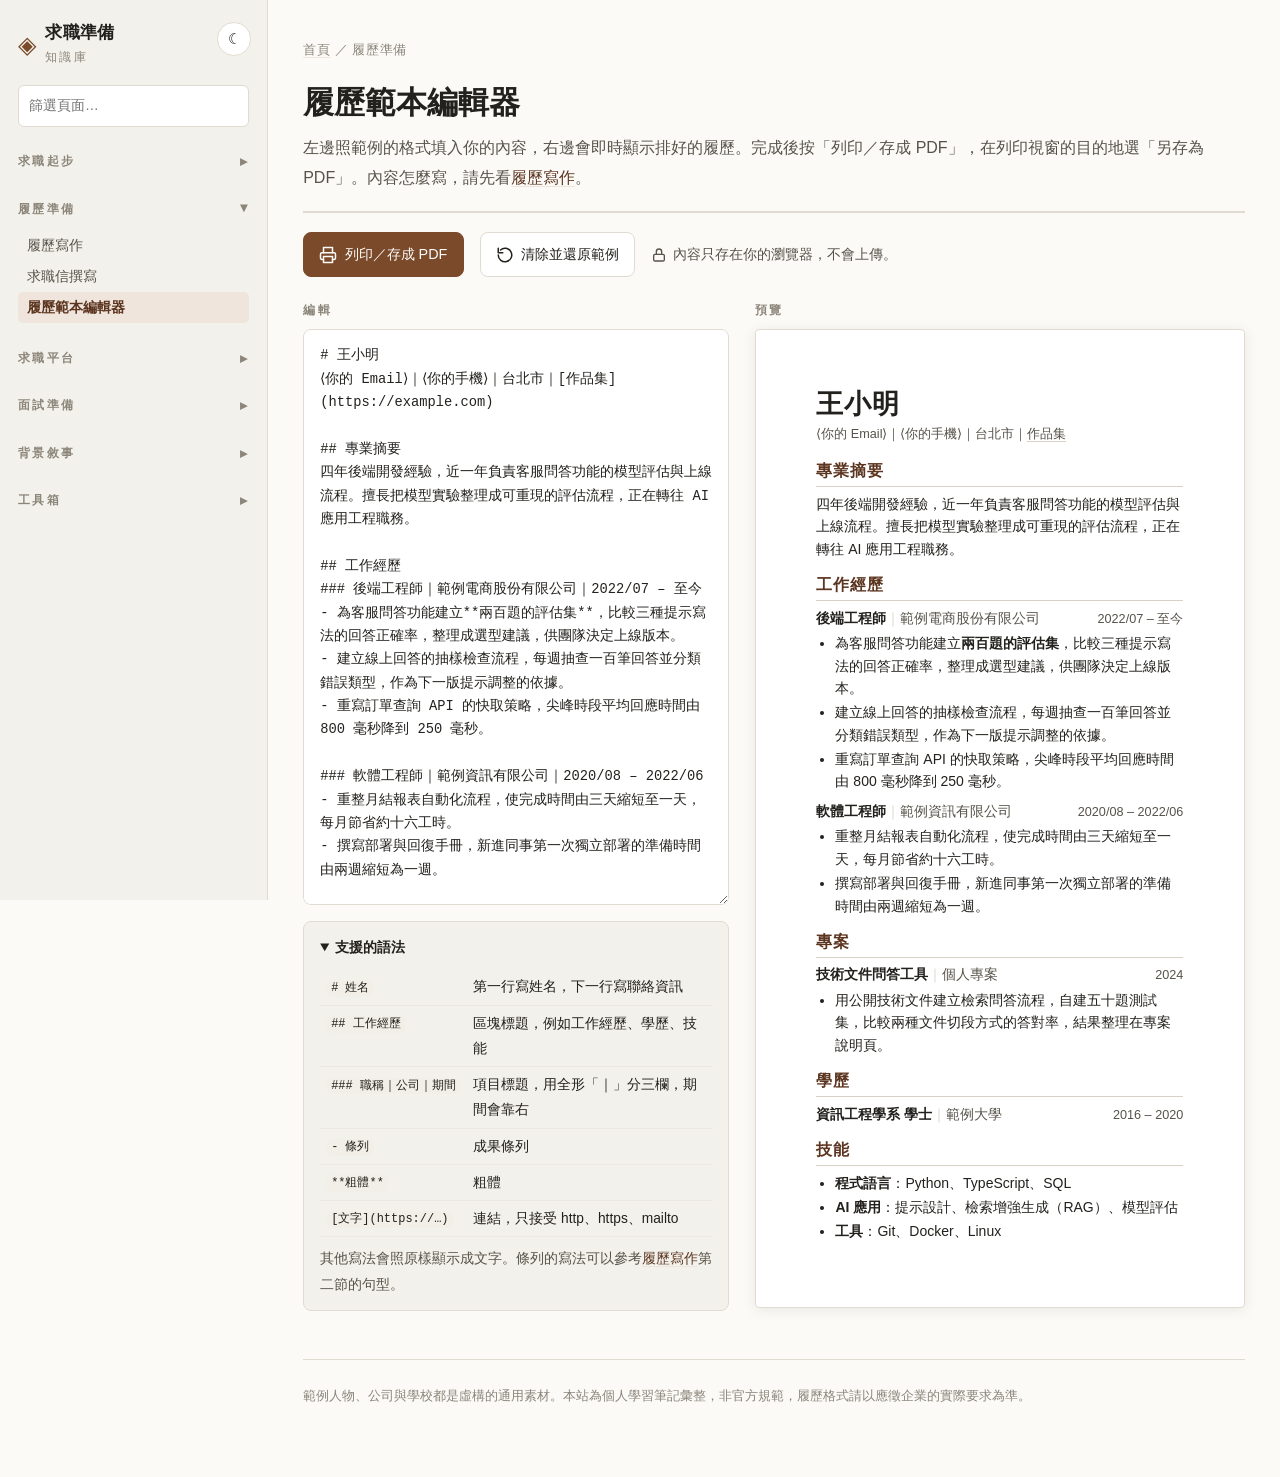
==== resume-builder.html @ d462a7f9 "重新產生 pages、index.html 與工具頁導覽列 Co-Authored-By: Claude Opus 5.5 <noreply@anthropic.com> Claude-Session" ====
<!DOCTYPE html>
<html lang="zh-Hant">
<head>
<meta charset="utf-8">
<meta name="viewport" content="width=device-width, initial-scale=1">
<title>履歷範本編輯器｜求職與面試準備知識庫</title>
<meta name="description" content="左邊填內容、右邊即時預覽，用瀏覽器存成一頁 A4 PDF。內容只存在你的瀏覽器。">
<link rel="icon" href="data:image/svg+xml,<svg xmlns=%22http://www.w3.org/2000/svg%22 viewBox=%220 0 100 100%22><text y=%22.9em%22 font-size=%2290%22>&#128188;</text></svg>">
<link rel="stylesheet" href="assets/style.css">
<link rel="stylesheet" href="assets/resume-builder.css">
</head>
<body class="rb-page">
<a class="skip" href="#main">跳到主要內容</a>
<button class="navtoggle" id="navtoggle" aria-label="開啟導覽">☰</button>
<!-- NAV:START（由 build.py 產生，不要手動編輯） -->
<nav class="sidenav" id="sidenav" aria-label="全站導覽">
<a class="brand" href="index.html"><span class="brand-mark">◈</span><span class="brand-text">求職準備<br><small>知識庫</small></span></a>
<div class="navsearch"><input type="search" id="navfilter" placeholder="篩選頁面…" aria-label="篩選頁面"></div>
<div class="navsec"><h2>求職起步</h2><ul>
<li><a href="pages/getting-started.html" data-title="求職起步總覽" data-slug="getting-started" data-updated="1790261547">求職起步總覽</a></li>
</ul></div>
<div class="navsec"><h2>履歷準備</h2><ul>
<li><a href="pages/resume-writing.html" data-title="履歷寫作" data-slug="resume-writing" data-updated="1790346946">履歷寫作</a></li>
<li><a href="pages/cover-letter.html" data-title="求職信撰寫" data-slug="cover-letter" data-updated="1790225473">求職信撰寫</a></li>
<li class="active"><a href="resume-builder.html" data-title="履歷範本編輯器">履歷範本編輯器</a></li>
</ul></div>
<div class="navsec"><h2>求職平台</h2><ul>
<li><a href="pages/platforms.html" data-title="求職平台攻略" data-slug="platforms" data-updated="1788583110">求職平台攻略</a></li>
</ul></div>
<div class="navsec"><h2>面試準備</h2><ul>
<li><a href="pages/interview-prep.html" data-title="面試準備" data-slug="interview-prep" data-updated="1790261547">面試準備</a></li>
</ul></div>
<div class="navsec"><h2>背景敘事</h2><ul>
<li><a href="pages/cross-domain-narrative.html" data-title="跨領域背景敘事技巧" data-slug="cross-domain-narrative" data-updated="1790261531">跨領域背景敘事技巧</a></li>
</ul></div>
<div class="navsec"><h2>工具箱</h2><ul>
<li><a href="pages/toolbox.html" data-title="工具箱" data-slug="toolbox" data-updated="1790261531">工具箱</a></li>
</ul></div>
</nav>
<!-- NAV:END -->
<div class="rb-wrap">
<main id="main">

<div class="rb-intro">
<p class="crumb"><a href="index.html">首頁</a> ／ 履歷準備</p>
<h1>履歷範本編輯器</h1>
<p class="lede">左邊照範例的格式填入你的內容，右邊會即時顯示排好的履歷。完成後按「列印／存成 PDF」，在列印視窗的目的地選「另存為 PDF」。內容怎麼寫，請先看<a href="pages/resume-writing.html">履歷寫作</a>。</p>
</div>

<div class="rb-toolbar">
<button type="button" class="rb-btn rb-btn-primary" id="rb-print">
<svg aria-hidden="true" viewBox="0 0 24 24" width="18" height="18" fill="none" stroke="currentColor" stroke-width="2" stroke-linecap="round" stroke-linejoin="round"><path d="M6 9V2h12v7"/><path d="M6 18H4a2 2 0 0 1-2-2v-5a2 2 0 0 1 2-2h16a2 2 0 0 1 2 2v5a2 2 0 0 1-2 2h-2"/><rect x="6" y="14" width="12" height="8"/></svg>
列印／存成 PDF</button>
<button type="button" class="rb-btn" id="rb-reset">
<svg aria-hidden="true" viewBox="0 0 24 24" width="18" height="18" fill="none" stroke="currentColor" stroke-width="2" stroke-linecap="round" stroke-linejoin="round"><path d="M3 12a9 9 0 1 0 3-6.7"/><path d="M3 3v6h6"/></svg>
清除並還原範例</button>
<p class="rb-privacy">
<svg aria-hidden="true" viewBox="0 0 24 24" width="16" height="16" fill="none" stroke="currentColor" stroke-width="2" stroke-linecap="round" stroke-linejoin="round"><rect x="4" y="11" width="16" height="10" rx="2"/><path d="M8 11V7a4 4 0 0 1 8 0v4"/></svg>
內容只存在你的瀏覽器，不會上傳。<span id="rb-status" role="status"></span></p>
</div>

<div class="rb-grid">
<section class="rb-editor" aria-labelledby="rb-editor-title">
<h2 id="rb-editor-title">編輯</h2>
<label class="rb-sr" for="rb-input">履歷內容</label>
<textarea id="rb-input" spellcheck="false" autocomplete="off">
# 王小明
⟨你的 Email⟩｜⟨你的手機⟩｜台北市｜[作品集](https://example.com)

## 專業摘要
四年後端開發經驗，近一年負責客服問答功能的模型評估與上線流程。擅長把模型實驗整理成可重現的評估流程，正在轉往 AI 應用工程職務。

## 工作經歷
### 後端工程師｜範例電商股份有限公司｜2022/07 – 至今
- 為客服問答功能建立**兩百題的評估集**，比較三種提示寫法的回答正確率，整理成選型建議，供團隊決定上線版本。
- 建立線上回答的抽樣檢查流程，每週抽查一百筆回答並分類錯誤類型，作為下一版提示調整的依據。
- 重寫訂單查詢 API 的快取策略，尖峰時段平均回應時間由 800 毫秒降到 250 毫秒。

### 軟體工程師｜範例資訊有限公司｜2020/08 – 2022/06
- 重整月結報表自動化流程，使完成時間由三天縮短至一天，每月節省約十六工時。
- 撰寫部署與回復手冊，新進同事第一次獨立部署的準備時間由兩週縮短為一週。

## 專案
### 技術文件問答工具｜個人專案｜2024
- 用公開技術文件建立檢索問答流程，自建五十題測試集，比較兩種文件切段方式的答對率，結果整理在專案說明頁。

## 學歷
### 資訊工程學系 學士｜範例大學｜2016 – 2020

## 技能
- **程式語言**：Python、TypeScript、SQL
- **AI 應用**：提示設計、檢索增強生成（RAG）、模型評估
- **工具**：Git、Docker、Linux
</textarea>
<details class="rb-help" open>
<summary>支援的語法</summary>
<table>
<tbody>
<tr><td><code># 姓名</code></td><td>第一行寫姓名，下一行寫聯絡資訊</td></tr>
<tr><td><code>## 工作經歷</code></td><td>區塊標題，例如工作經歷、學歷、技能</td></tr>
<tr><td><code>### 職稱｜公司｜期間</code></td><td>項目標題，用全形「｜」分三欄，期間會靠右</td></tr>
<tr><td><code>- 條列</code></td><td>成果條列</td></tr>
<tr><td><code>**粗體**</code></td><td>粗體</td></tr>
<tr><td><code>[文字](https://…)</code></td><td>連結，只接受 http、https、mailto</td></tr>
</tbody>
</table>
<p>其他寫法會照原樣顯示成文字。條列的寫法可以參考<a href="pages/resume-writing.html">履歷寫作</a>第二節的句型。</p>
</details>
</section>

<section class="rb-preview" aria-labelledby="rb-preview-title">
<h2 id="rb-preview-title">預覽</h2>
<div class="rb-paper" id="rb-output" aria-live="polite"></div>
</section>
</div>

<footer class="foot">
<p>範例人物、公司與學校都是虛構的通用素材。本站為個人學習筆記彙整，非官方規範，履歷格式請以應徵企業的實際要求為準。</p>
</footer>

</main>
</div>
<script src="assets/site.js"></script>
<script src="assets/resume-builder.js"></script>
</body>
</html>
---- assets/style.css ----
/* 求職與面試準備知識庫 —— 共用樣式 */

:root {
  --bg: #fbfaf7;
  --bg-soft: #f3f1eb;
  --panel: #ffffff;
  --ink: #23211d;
  --ink-soft: #57534a;
  --ink-faint: #8b857a;
  --rule: #e0dbd0;
  --rule-soft: #ece8df;
  --accent: #7a4a2b;
  --accent-soft: #f0e5dc;
  --accent-ink: #5c3520;
  --mark: #f6e7a8;
  --warn-bg: #fdf3e7;
  --warn-rule: #d9a45b;
  --ok-bg: #eef5ec;
  --ok-rule: #7fa06f;
  --code-bg: #f2efe8;
  --nav-w: 268px;
  --toc-w: 220px;
  --serif: "Noto Serif TC", "Source Han Serif TC", "PingFang TC", "Songti TC", Georgia, serif;
  --sans: "Noto Sans TC", "PingFang TC", "Microsoft JhengHei", "Helvetica Neue", Arial, sans-serif;
  --mono: "JetBrains Mono", "SF Mono", Menlo, Consolas, "Courier New", monospace;
}

@media (prefers-color-scheme: dark) {
  :root:not([data-theme="light"]) {
    --bg: #161513;
    --bg-soft: #1e1d1a;
    --panel: #1c1b18;
    --ink: #e8e4dc;
    --ink-soft: #b3ada1;
    --ink-faint: #857f74;
    --rule: #34322d;
    --rule-soft: #2a2926;
    --accent: #d9a173;
    --accent-soft: #2e2620;
    --accent-ink: #e8bd94;
    --mark: #5a4c1e;
    --warn-bg: #2c231a;
    --warn-rule: #a8763a;
    --ok-bg: #1e2a1e;
    --ok-rule: #5f7a52;
    --code-bg: #232220;
  }
}

:root[data-theme="dark"] {
  --bg: #161513; --bg-soft: #1e1d1a; --panel: #1c1b18;
  --ink: #e8e4dc; --ink-soft: #b3ada1; --ink-faint: #857f74;
  --rule: #34322d; --rule-soft: #2a2926;
  --accent: #d9a173; --accent-soft: #2e2620; --accent-ink: #e8bd94;
  --mark: #5a4c1e; --warn-bg: #2c231a; --warn-rule: #a8763a;
  --ok-bg: #1e2a1e; --ok-rule: #5f7a52; --code-bg: #232220;
}

* { box-sizing: border-box; }

html { scroll-behavior: smooth; scroll-padding-top: 1.5rem; }

body {
  margin: 0;
  padding-left: var(--nav-w);
  background: var(--bg);
  color: var(--ink);
  font-family: var(--sans);
  font-size: 16px;
  line-height: 1.85;
  -webkit-text-size-adjust: 100%;
}

a { color: var(--accent-ink); text-decoration: none; border-bottom: 1px solid var(--accent-soft); }
a:hover { border-bottom-color: var(--accent); }

.skip {
  position: absolute; left: -9999px; top: 0; background: var(--accent); color: #fff;
  padding: .5rem 1rem; z-index: 200; border: 0;
}
.skip:focus { left: 0; }

/* ---------- 側邊導覽 ---------- */
.sidenav {
  position: fixed; inset: 0 auto 0 0; width: var(--nav-w);
  background: var(--bg-soft); border-right: 1px solid var(--rule);
  overflow-y: auto; padding: 1.4rem 1.1rem 3rem; z-index: 50;
  /* 內容太長時仍可捲動，但不顯示捲軸本身（滑鼠滾輪／觸控／鍵盤照常可用） */
  scrollbar-width: none; -ms-overflow-style: none;
}
.sidenav::-webkit-scrollbar { display: none; }
.brand { display: flex; align-items: center; gap: .6rem; border: 0; margin-bottom: 1.1rem; color: var(--ink); }
.brand-mark { font-size: 1.5rem; color: var(--accent); }
.brand-text { font-family: var(--serif); font-weight: 700; font-size: 1.08rem; line-height: 1.3; letter-spacing: .02em; }
.brand-text small { font-weight: 400; font-size: .76rem; color: var(--ink-faint); letter-spacing: .18em; }

.navsearch input {
  width: 100%; padding: .45rem .65rem; font: inherit; font-size: .86rem;
  border: 1px solid var(--rule); border-radius: 6px; background: var(--panel); color: var(--ink);
}
.navsec { margin-top: 1.4rem; }
.navsec h2 {
  font-size: .72rem; letter-spacing: .22em; color: var(--ink-faint);
  font-weight: 600; margin: 0 0 .5rem; text-transform: none;
}
.navsec ul { list-style: none; margin: 0; padding: 0; }
.navsec li { margin: 0; }
.navsec li a {
  display: block; padding: .3rem .6rem; border: 0; border-radius: 5px;
  font-size: .9rem; line-height: 1.5; color: var(--ink-soft);
}
.navsec li a:hover { background: var(--accent-soft); color: var(--accent-ink); }
.navsec li.active > a { background: var(--accent-soft); color: var(--accent-ink); font-weight: 600; }
.navsec li.hide { display: none; }
.navsec-toggle {
  display: flex; align-items: center; justify-content: space-between; gap: .5rem;
  width: 100%; padding: 0; border: 0; background: transparent; color: inherit;
  text-align: left; cursor: pointer;
  -webkit-appearance: none; appearance: none;
  /* 部分瀏覽器對 <button> 的 font shorthand 繼承不完整，逐項明確指定，
     確保跟收合前的 .navsec h2 文字樣式完全一致 */
  font-family: inherit; font-size: inherit; font-weight: inherit;
  font-style: inherit; line-height: inherit; letter-spacing: inherit;
  text-transform: inherit;
}
.navsec-toggle::after { content: "\25B8"; font-size: .85rem; transition: transform .15s ease; }
.navsec:not(.collapsed) > h2 .navsec-toggle::after { transform: rotate(90deg); }
.navsec.collapsed > ul { display: none; }

.navtoggle {
  display: none; position: fixed; top: .7rem; left: .7rem; z-index: 60;
  background: var(--panel); color: var(--ink); border: 1px solid var(--rule);
  border-radius: 7px; width: 2.4rem; height: 2.4rem; font-size: 1.1rem; cursor: pointer;
}

/* ---------- 版面 ---------- */
.wrap {
  margin: 0 auto;
  display: grid; grid-template-columns: minmax(0, 1fr) var(--toc-w);
  gap: 2.5rem; max-width: 1180px; padding: 2.4rem 2.2rem 4rem;
}
.wrap.solo { grid-template-columns: minmax(0, 1fr); max-width: 1000px; }
main { min-width: 0; }

.crumb { font-size: .8rem; color: var(--ink-faint); margin: 0 0 1.2rem; letter-spacing: .05em; }
.crumb a { color: var(--ink-faint); }

/* ---------- 內文排版 ---------- */
.doc h1 {
  font-family: var(--serif); font-size: 1.95rem; line-height: 1.4; margin: 0 0 .5rem;
  letter-spacing: .01em;
}
.lede { color: var(--ink-soft); font-size: 1rem; margin: 0 0 2rem; padding-bottom: 1.2rem; border-bottom: 2px solid var(--rule); }

.doc h2 {
  font-family: var(--serif); font-size: 1.4rem; margin: 2.8rem 0 .9rem;
  padding-top: .9rem; border-top: 1px solid var(--rule); line-height: 1.5;
}
.doc h3 { font-size: 1.1rem; margin: 2rem 0 .6rem; color: var(--accent-ink); line-height: 1.6; }
.doc h4 { font-size: .98rem; margin: 1.4rem 0 .4rem; color: var(--ink-soft); }

.doc p { margin: 0 0 1.05rem; }
.doc ul, .doc ol { margin: 0 0 1.15rem; padding-left: 1.5rem; }
.doc li { margin: .3rem 0; }
.doc li > ul, .doc li > ol { margin: .3rem 0; }

.doc strong { font-weight: 700; }
.doc em { font-style: normal; background: linear-gradient(transparent 62%, var(--mark) 62%); }

blockquote {
  margin: 1.4rem 0; padding: .3rem 0 .3rem 1.1rem;
  border-left: 3px solid var(--accent); color: var(--ink-soft);
  font-family: var(--serif);
}
blockquote p:last-child { margin-bottom: 0; }

hr { border: 0; border-top: 1px solid var(--rule); margin: 2.4rem 0; }
/* h2 自己已有 border-top，緊接在 h2 前的 hr 會疊出雙線，隱藏掉 */
.doc hr:has(+ h2) { display: none; }

code {
  font-family: var(--mono); font-size: .87em; background: var(--code-bg);
  padding: .12em .38em; border-radius: 4px;
}
pre {
  background: var(--code-bg); border: 1px solid var(--rule-soft); border-radius: 8px;
  padding: .9rem 1rem; overflow-x: auto; line-height: 1.6;
}
pre code { background: none; padding: 0; font-size: .85rem; }

/* ---------- 表格 ---------- */
.doc table {
  width: 100%; border-collapse: collapse; margin: 1.2rem 0 1.6rem; font-size: .9rem;
  background: var(--panel);
}
.doc thead th {
  text-align: left; background: var(--bg-soft); border-bottom: 2px solid var(--rule);
  padding: .55rem .7rem; font-weight: 600; white-space: nowrap;
}
.doc td, .doc th { border-bottom: 1px solid var(--rule-soft); padding: .55rem .7rem; vertical-align: top; }
.doc tbody tr:hover { background: var(--bg-soft); }
.doc table + p { margin-top: -.4rem; }

/* 讓寬表格可以自己捲動 */
.doc table { display: block; overflow-x: auto; white-space: normal; }
@media (min-width: 900px) { .doc table { display: table; } }

/* ---------- 提示框（admonition） ---------- */
.admonition {
  margin: 1.4rem 0; padding: .9rem 1.1rem; border-radius: 8px;
  background: var(--bg-soft); border: 1px solid var(--rule); font-size: .94rem;
}
.admonition > :last-child { margin-bottom: 0; }
.admonition-title { font-weight: 700; margin: 0 0 .45rem; font-size: .9rem; letter-spacing: .03em; }
.admonition.warning, .admonition.danger { background: var(--warn-bg); border-color: var(--warn-rule); }
.admonition.warning .admonition-title, .admonition.danger .admonition-title { color: var(--warn-rule); }
.admonition.tip, .admonition.note { background: var(--ok-bg); border-color: var(--ok-rule); }
.admonition.tip .admonition-title, .admonition.note .admonition-title { color: var(--ok-rule); }

/* ---------- 檢查清單 ---------- */
li.chk { list-style: none; margin-left: -1.3rem; }
li.chk input { margin-right: .5rem; transform: translateY(1px); accent-color: var(--accent); }

/* ---------- 右側目錄 ---------- */
.toc {
  position: sticky; top: 2.4rem; align-self: start; max-height: calc(100vh - 5rem);
  overflow-y: auto; font-size: .82rem; line-height: 1.6; border-left: 1px solid var(--rule);
  padding-left: 1rem;
}
.toc h2 { font-size: .72rem; letter-spacing: .2em; color: var(--ink-faint); margin: 0 0 .6rem; font-weight: 600; }
.toc ul { list-style: none; margin: 0; padding: 0; }
.toc ul ul { padding-left: .75rem; }
.toc a { color: var(--ink-soft); border: 0; display: block; padding: .16rem 0; }
.toc a:hover { color: var(--accent-ink); }
.toc a.here { color: var(--accent-ink); font-weight: 600; }

/* ---------- 頁尾與翻頁 ---------- */
.pager { display: flex; justify-content: space-between; gap: 1rem; margin: 3rem 0 0; font-size: .9rem; }
.pager a {
  border: 1px solid var(--rule); border-radius: 8px; padding: .6rem .9rem;
  background: var(--panel); max-width: 48%;
}
.pager .next { margin-left: auto; text-align: right; }

.foot {
  margin-top: 3rem; padding-top: 1.2rem; border-top: 1px solid var(--rule);
  font-size: .82rem; color: var(--ink-faint);
}
.foot p { margin: .3rem 0; }

/* ---------- 首頁 ---------- */
.hero {
  padding: 3.2rem 0 2.4rem; border-bottom: 2px solid var(--rule); margin-bottom: 2.4rem;
}
.hero h1 { font-family: var(--serif); font-size: 2.5rem; line-height: 1.35; margin: 0 0 .8rem; letter-spacing: .01em; }
.hero p { color: var(--ink-soft); margin: 0 0 .8rem; }
.hero .tag {
  display: inline-block; font-size: .74rem; letter-spacing: .18em; color: var(--accent);
  border: 1px solid var(--accent-soft); background: var(--accent-soft);
  border-radius: 99px; padding: .18rem .8rem; margin-bottom: 1rem;
}

.homesearch { margin: 0 0 2.6rem; }
.homesearch input {
  width: 100%; max-width: 30rem; padding: .7rem 1rem; font: inherit;
  border: 1px solid var(--rule); border-radius: 10px; background: var(--panel); color: var(--ink);
}

.mapsec { margin: 0 0 2.6rem; }
.mapsec > h2 {
  font-family: var(--serif); font-size: 1.15rem; margin: 0 0 .1rem;
  display: flex; align-items: baseline; gap: .7rem;
}
.mapsec > h2 .num { font-size: .72rem; letter-spacing: .2em; color: var(--ink-faint); font-family: var(--sans); }
.mapsec > .secdesc { color: var(--ink-faint); font-size: .85rem; margin: 0 0 1rem; }

.cards { display: grid; grid-template-columns: repeat(auto-fill, minmax(255px, 1fr)); gap: .9rem; }
.card {
  display: block; border: 1px solid var(--rule); border-radius: 10px; background: var(--panel);
  padding: .95rem 1.05rem; color: var(--ink); transition: border-color .15s, transform .15s;
}
.card:hover { border-color: var(--accent); transform: translateY(-2px); }
.card h3 { margin: 0 0 .3rem; font-size: .98rem; color: var(--accent-ink); line-height: 1.5; }
.card p { margin: 0; font-size: .84rem; color: var(--ink-soft); line-height: 1.65; }
.card.hide { display: none; }

.flowbox {
  border: 1px solid var(--rule); border-radius: 12px; background: var(--panel);
  padding: 1.4rem 1.2rem; margin: 0 0 2.6rem; overflow-x: auto;
}
.flowbox h2 { font-family: var(--serif); font-size: 1.15rem; margin: 0 0 1rem; }
.flow { display: flex; gap: .5rem; align-items: stretch; min-width: 640px; }
.flow .step {
  flex: 1; border: 1px solid var(--rule); border-radius: 9px; padding: .7rem .8rem;
  background: var(--bg-soft); position: relative;
}
.flow .step b { display: block; font-size: .88rem; margin-bottom: .25rem; color: var(--accent-ink); }
.flow .step span { font-size: .78rem; color: var(--ink-soft); line-height: 1.55; display: block; }
.flow .arrow { align-self: center; color: var(--ink-faint); font-size: 1.1rem; }

.notice {
  border: 1px solid var(--warn-rule); background: var(--warn-bg); border-radius: 10px;
  padding: 1rem 1.2rem; font-size: .9rem; margin: 0 0 2.4rem;
}
.notice b { display: block; margin-bottom: .35rem; }
.notice ol { margin: .4rem 0 .4rem 1.2rem; padding: 0; }

/* ---------- 主題切換（視覺上併入側邊導覽列右上角；用 position: fixed
   而非放在 .sidenav 內的 absolute，因為 .sidenav 在手機版有 transform，
   會讓內部的 fixed 子元素改成相對 .sidenav 定位，導致收合時按鈕也跟著消失） */
.themebtn {
  position: fixed; top: 1.4rem; left: calc(var(--nav-w) - 3.2rem); z-index: 60;
  width: 2.1rem; height: 2.1rem; border-radius: 50%; cursor: pointer;
  border: 1px solid var(--rule); background: var(--panel); color: var(--ink); font-size: .95rem;
}

/* ---------- 響應式 ---------- */
@media (max-width: 1080px) {
  .wrap { grid-template-columns: minmax(0, 1fr); }
  .toc { display: none; }
}
@media (max-width: 860px) {
  body { font-size: 15.5px; }
  .sidenav { transform: translateX(-100%); transition: transform .22s ease; box-shadow: 0 0 30px rgba(0,0,0,.18); }
  .sidenav.open { transform: none; }
  .navtoggle { display: block; }
  body { padding-left: 0; }
  .wrap { padding: 3.4rem 1.15rem 3rem; }
  .hero { padding-top: 1.6rem; }
  .hero h1 { font-size: 1.9rem; }
  .pager { flex-direction: column; }
  .pager a { max-width: none; }
  .pager .next { text-align: left; }
  /* 導覽列收合時，按鈕改停在畫面右上角（跟左上角的漢堡選單對稱），
     不管導覽列開關都能點到 */
  .themebtn { top: .7rem; left: auto; right: .7rem; }
  /* 求職五階段流程圖：原本靠 min-width: 640px + 橫向捲動，窄螢幕改垂直堆疊 */
  .flow { flex-direction: column; min-width: 0; }
  .flow .arrow { align-self: center; transform: rotate(90deg); }
}

/* ---------- 列印 ---------- */
@media print {
  .sidenav, .toc, .navtoggle, .pager, .themebtn, .skip, .navsearch { display: none !important; }
  body { padding-left: 0; }
  .wrap { margin: 0; display: block; max-width: none; padding: 0; }
  body { font-size: 11pt; background: #fff; color: #000; }
  .doc h2 { break-after: avoid; }
  .doc table, .admonition, blockquote { break-inside: avoid; }
  a { color: #000; border: 0; }
}
---- assets/resume-builder.css ----
/* 履歷範本編輯器 —— 只用在 resume-builder.html */

/* 預覽紙張固定用淺色，跟印出來的樣子一致，不跟著深色主題變 */
.rb-page {
  --rb-paper: #ffffff;
  --rb-paper-ink: #23211d;
  --rb-paper-soft: #57534a;
  --rb-paper-rule: #d8d2c6;
  --rb-paper-accent: #5c3520;
}

.rb-wrap { max-width: 1480px; margin: 0 auto; padding: 2.4rem 2.2rem 4rem; }
.rb-intro h1 {
  font-family: var(--serif); font-size: 1.95rem; line-height: 1.4; margin: 0 0 .5rem;
}
.rb-intro .lede { margin-bottom: 1.2rem; }

/* ---------- 工具列 ---------- */
.rb-toolbar {
  display: flex; flex-wrap: wrap; align-items: center; gap: .6rem 1rem; margin: 0 0 1.4rem;
}
.rb-btn {
  display: inline-flex; align-items: center; gap: .45rem; cursor: pointer;
  padding: .5rem .95rem; border-radius: 8px; font: inherit; font-size: .9rem;
  border: 1px solid var(--rule); background: var(--panel); color: var(--ink);
}
.rb-btn:hover { border-color: var(--accent); color: var(--accent-ink); }
.rb-btn:focus-visible { outline: 2px solid var(--accent); outline-offset: 2px; }
.rb-btn-primary { background: var(--accent); border-color: var(--accent); color: var(--bg); }
.rb-btn-primary:hover { color: var(--bg); filter: brightness(1.08); }
.rb-privacy {
  display: inline-flex; align-items: center; gap: .4rem; flex-wrap: wrap;
  margin: 0; font-size: .85rem; color: var(--ink-soft);
}
#rb-status { color: var(--ink-faint); }
#rb-status.rb-warn { color: var(--warn-rule); }

/* ---------- 左右兩欄 ---------- */
.rb-grid {
  display: grid; grid-template-columns: minmax(0, 1fr) minmax(0, 1.15fr);
  gap: 1.6rem; align-items: start;
}
.rb-editor h2, .rb-preview h2 {
  font-size: .72rem; letter-spacing: .22em; color: var(--ink-faint);
  font-weight: 600; margin: 0 0 .5rem;
}
.rb-sr {
  position: absolute; width: 1px; height: 1px; overflow: hidden;
  clip: rect(0 0 0 0); white-space: nowrap;
}
#rb-input {
  display: block; width: 100%; min-height: 36rem; resize: vertical;
  padding: .9rem 1rem; border: 1px solid var(--rule); border-radius: 8px;
  background: var(--panel); color: var(--ink);
  font-family: var(--mono); font-size: .86rem; line-height: 1.7; tab-size: 2;
}
#rb-input:focus { outline: 2px solid var(--accent-soft); border-color: var(--accent); }

.rb-help {
  margin: 1rem 0 0; padding: .8rem 1rem; border-radius: 8px;
  background: var(--bg-soft); border: 1px solid var(--rule); font-size: .86rem;
}
.rb-help summary { cursor: pointer; font-weight: 600; }
.rb-help table { width: 100%; border-collapse: collapse; margin: .6rem 0; }
.rb-help td { padding: .3rem .4rem; border-bottom: 1px solid var(--rule-soft); vertical-align: top; }
.rb-help td:first-child { white-space: nowrap; }
.rb-help p { margin: .4rem 0 0; color: var(--ink-soft); }

.rb-preview { position: sticky; top: 1.2rem; }

/* ---------- 履歷紙張 ---------- */
.rb-paper {
  background: var(--rb-paper); color: var(--rb-paper-ink);
  border: 1px solid var(--rule); border-radius: 4px;
  box-shadow: 0 2px 14px rgba(0, 0, 0, .08);
  padding: 15mm 16mm; max-width: 210mm; min-height: 20rem;
  font-family: var(--sans); font-size: 10.5pt; line-height: 1.6;
  /* 中文斷行：標點不落在行首；長網址必要時才斷 */
  line-break: strict; word-break: normal; overflow-wrap: break-word;
}
.rb-paper a { color: inherit; border-bottom: 1px solid var(--rb-paper-rule); }
.rb-paper p { margin: 0 0 .35rem; }
.rb-paper ul { margin: .2rem 0 .4rem; padding-left: 1.2rem; }
.rb-paper li { margin: .12rem 0; }
.rb-paper strong { font-weight: 700; }
.rb-empty { color: var(--rb-paper-soft); }

.rb-head { margin-bottom: .9rem; }
.rb-name {
  font-family: var(--serif); font-size: 20pt; line-height: 1.3; margin: 0 0 .15rem;
  letter-spacing: .04em;
}
.rb-contact { color: var(--rb-paper-soft); font-size: 9.5pt; }

.rb-sec { margin-top: .75rem; }
.rb-sec h2 {
  font-family: var(--serif); font-size: 12pt; color: var(--rb-paper-accent);
  margin: 0 0 .35rem; padding-bottom: .15rem; border-bottom: 1px solid var(--rb-paper-rule);
  letter-spacing: .06em;
}
.rb-item { margin-bottom: .45rem; }
.rb-item-head {
  display: flex; justify-content: space-between; align-items: baseline; gap: 1rem;
}
.rb-role .rb-org { color: var(--rb-paper-soft); }
.rb-role .rb-org::before { content: "｜"; color: var(--rb-paper-rule); }
.rb-period { flex: none; color: var(--rb-paper-soft); font-size: 9.5pt; white-space: nowrap; }

/* ---------- 響應式：窄螢幕上下排列 ---------- */
@media (max-width: 1180px) {
  .rb-grid { grid-template-columns: minmax(0, 1fr); }
  .rb-preview { position: static; }
  #rb-input { min-height: 24rem; }
}
@media (max-width: 860px) {
  .rb-wrap { padding: 3.4rem 1.15rem 3rem; }
  .rb-paper { padding: 1.4rem 1.2rem; }
}

/* ---------- 列印：只印預覽區 ---------- */
@page { size: A4; margin: 15mm 16mm; }
@media print {
  .rb-intro, .rb-toolbar, .rb-editor, .rb-preview > h2, .rb-page .foot { display: none !important; }
  html, body.rb-page { background: #fff; }
  .rb-wrap { max-width: none; margin: 0; padding: 0; }
  .rb-grid { display: block; }
  .rb-preview { position: static; }
  .rb-paper {
    border: 0; border-radius: 0; box-shadow: none; padding: 0;
    max-width: none; min-height: 0;
  }
  .rb-paper a { border-bottom: 0; color: inherit; }
  .rb-item, .rb-paper li { break-inside: avoid; }
  .rb-sec h2 { break-after: avoid; }
}
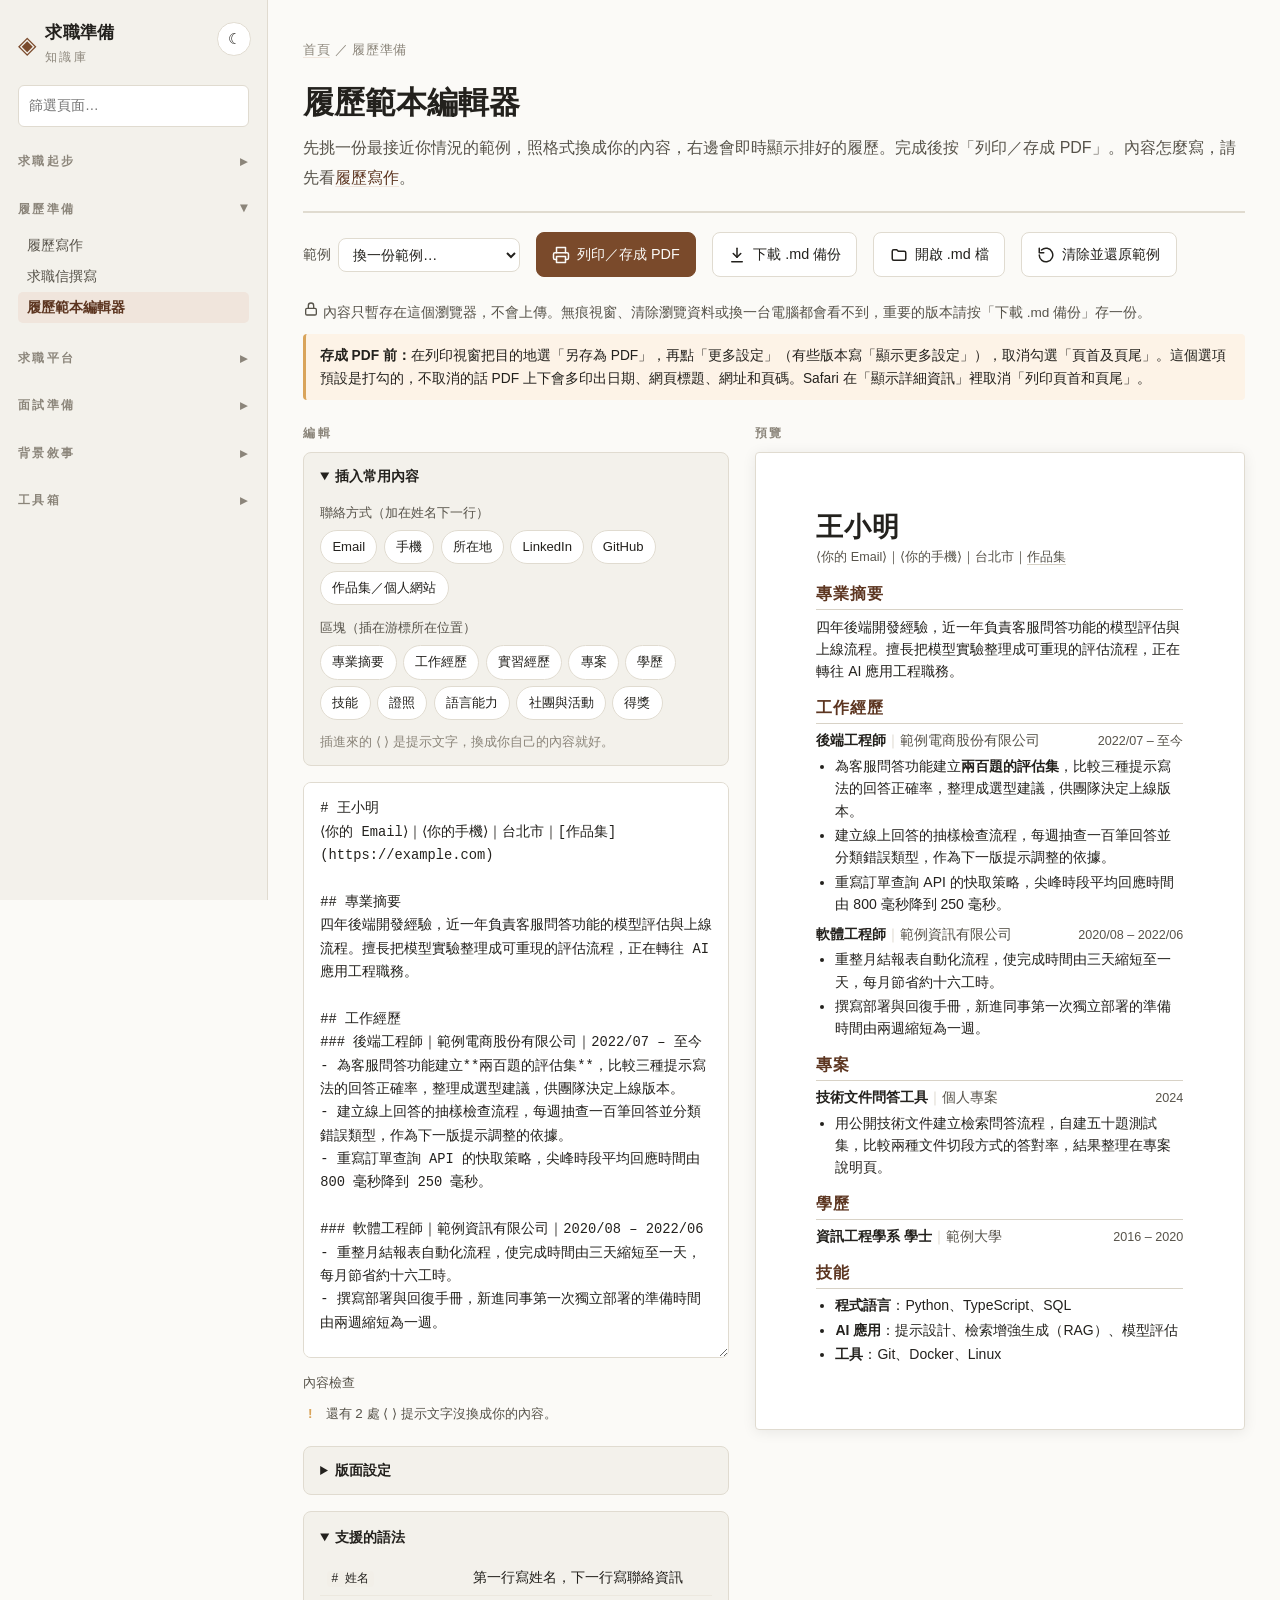
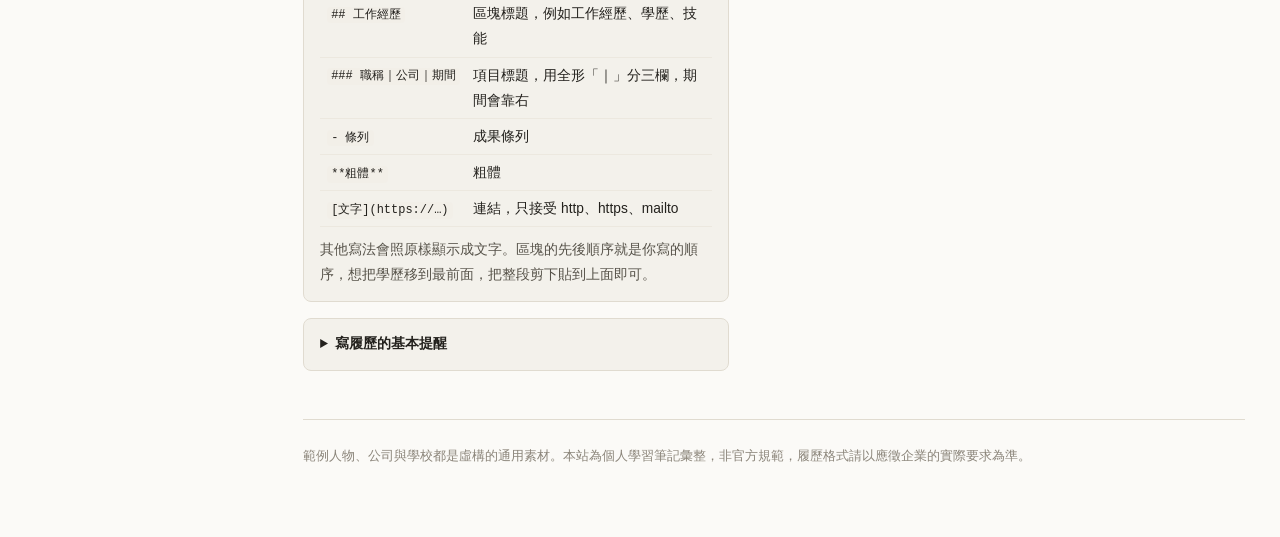
==== commit 49d88402: "履歷範本編輯器：三份範例、插入常用內容、內容檢查、版面設定、.md 下載與開啟、列印前提醒關閉頁首頁尾 - 範例：在職工程師（經歷在前）、學生找實習（學歷在前）、跨領域轉職（專案在前） - 聯絡方式與" ====
--- a/resume-builder.html
+++ b/resume-builder.html
@@ -44,24 +44,72 @@
 <div class="rb-intro">
 <p class="crumb"><a href="index.html">首頁</a> ／ 履歷準備</p>
 <h1>履歷範本編輯器</h1>
-<p class="lede">左邊照範例的格式填入你的內容，右邊會即時顯示排好的履歷。完成後按「列印／存成 PDF」，在列印視窗的目的地選「另存為 PDF」。內容怎麼寫，請先看<a href="pages/resume-writing.html">履歷寫作</a>。</p>
+<p class="lede">先挑一份最接近你情況的範例，照格式換成你的內容，右邊會即時顯示排好的履歷。完成後按「列印／存成 PDF」。內容怎麼寫，請先看<a href="pages/resume-writing.html">履歷寫作</a>。</p>
 </div>
 
 <div class="rb-toolbar">
+<label class="rb-select">
+<span>範例</span>
+<select id="rb-template" aria-label="套用範例">
+<option value="">換一份範例…</option>
+<option value="engineer">在職工程師：經歷在前</option>
+<option value="student">學生找實習：學歷在前</option>
+<option value="career">跨領域轉職：專案在前</option>
+</select>
+</label>
 <button type="button" class="rb-btn rb-btn-primary" id="rb-print">
 <svg aria-hidden="true" viewBox="0 0 24 24" width="18" height="18" fill="none" stroke="currentColor" stroke-width="2" stroke-linecap="round" stroke-linejoin="round"><path d="M6 9V2h12v7"/><path d="M6 18H4a2 2 0 0 1-2-2v-5a2 2 0 0 1 2-2h16a2 2 0 0 1 2 2v5a2 2 0 0 1-2 2h-2"/><rect x="6" y="14" width="12" height="8"/></svg>
 列印／存成 PDF</button>
+<button type="button" class="rb-btn" id="rb-download">
+<svg aria-hidden="true" viewBox="0 0 24 24" width="18" height="18" fill="none" stroke="currentColor" stroke-width="2" stroke-linecap="round" stroke-linejoin="round"><path d="M12 3v12"/><path d="M7 10l5 5 5-5"/><path d="M5 21h14"/></svg>
+下載 .md 備份</button>
+<input type="file" id="rb-file" class="rb-sr" accept=".md,.markdown,.txt,text/markdown,text/plain">
+<label class="rb-btn" for="rb-file">
+<svg aria-hidden="true" viewBox="0 0 24 24" width="18" height="18" fill="none" stroke="currentColor" stroke-width="2" stroke-linecap="round" stroke-linejoin="round"><path d="M3 7a2 2 0 0 1 2-2h4l2 2h8a2 2 0 0 1 2 2v8a2 2 0 0 1-2 2H5a2 2 0 0 1-2-2z"/></svg>
+開啟 .md 檔</label>
 <button type="button" class="rb-btn" id="rb-reset">
 <svg aria-hidden="true" viewBox="0 0 24 24" width="18" height="18" fill="none" stroke="currentColor" stroke-width="2" stroke-linecap="round" stroke-linejoin="round"><path d="M3 12a9 9 0 1 0 3-6.7"/><path d="M3 3v6h6"/></svg>
 清除並還原範例</button>
+</div>
+
+<div class="rb-notes">
 <p class="rb-privacy">
 <svg aria-hidden="true" viewBox="0 0 24 24" width="16" height="16" fill="none" stroke="currentColor" stroke-width="2" stroke-linecap="round" stroke-linejoin="round"><rect x="4" y="11" width="16" height="10" rx="2"/><path d="M8 11V7a4 4 0 0 1 8 0v4"/></svg>
-內容只存在你的瀏覽器，不會上傳。<span id="rb-status" role="status"></span></p>
+內容只暫存在這個瀏覽器，不會上傳。無痕視窗、清除瀏覽資料或換一台電腦都會看不到，重要的版本請按「下載 .md 備份」存一份。<span id="rb-status" role="status"></span></p>
+<p class="rb-printtip"><strong>存成 PDF 前：</strong>在列印視窗把目的地選「另存為 PDF」，再點「更多設定」（有些版本寫「顯示更多設定」），取消勾選「頁首及頁尾」。這個選項預設是打勾的，不取消的話 PDF 上下會多印出日期、網頁標題、網址和頁碼。Safari 在「顯示詳細資訊」裡取消「列印頁首和頁尾」。</p>
 </div>
 
 <div class="rb-grid">
 <section class="rb-editor" aria-labelledby="rb-editor-title">
 <h2 id="rb-editor-title">編輯</h2>
+
+<details class="rb-panel" open>
+<summary>插入常用內容</summary>
+<p class="rb-chip-label">聯絡方式（加在姓名下一行）</p>
+<div class="rb-chips" id="rb-chips-contact">
+<button type="button" class="rb-chip" data-contact="⟨你的 Email⟩">Email</button>
+<button type="button" class="rb-chip" data-contact="⟨你的手機⟩">手機</button>
+<button type="button" class="rb-chip" data-contact="⟨居住城市⟩">所在地</button>
+<button type="button" class="rb-chip" data-contact="[linkedin.com/in/⟨帳號⟩](https://www.linkedin.com/in/⟨帳號⟩)">LinkedIn</button>
+<button type="button" class="rb-chip" data-contact="[github.com/⟨帳號⟩](https://github.com/⟨帳號⟩)">GitHub</button>
+<button type="button" class="rb-chip" data-contact="[⟨作品集網址⟩](https://⟨作品集網址⟩)">作品集／個人網站</button>
+</div>
+<p class="rb-chip-label">區塊（插在游標所在位置）</p>
+<div class="rb-chips" id="rb-chips-block">
+<button type="button" class="rb-chip" data-block="summary">專業摘要</button>
+<button type="button" class="rb-chip" data-block="work">工作經歷</button>
+<button type="button" class="rb-chip" data-block="intern">實習經歷</button>
+<button type="button" class="rb-chip" data-block="project">專案</button>
+<button type="button" class="rb-chip" data-block="edu">學歷</button>
+<button type="button" class="rb-chip" data-block="skills">技能</button>
+<button type="button" class="rb-chip" data-block="cert">證照</button>
+<button type="button" class="rb-chip" data-block="lang">語言能力</button>
+<button type="button" class="rb-chip" data-block="club">社團與活動</button>
+<button type="button" class="rb-chip" data-block="award">得獎</button>
+</div>
+<p class="rb-hint">插進來的 ⟨ ⟩ 是提示文字，換成你自己的內容就好。</p>
+</details>
+
 <label class="rb-sr" for="rb-input">履歷內容</label>
 <textarea id="rb-input" spellcheck="false" autocomplete="off">
 # 王小明
@@ -92,6 +140,49 @@
 - **AI 應用**：提示設計、檢索增強生成（RAG）、模型評估
 - **工具**：Git、Docker、Linux
 </textarea>
+
+<div class="rb-checkwrap" aria-live="polite">
+<p class="rb-chip-label">內容檢查</p>
+<ul id="rb-checks" class="rb-checks"></ul>
+</div>
+
+<details class="rb-panel" id="rb-settings">
+<summary>版面設定</summary>
+<div class="rb-settings">
+<label for="rb-set-body">內文字體</label>
+<select id="rb-set-body" data-key="body">
+<option value="sans">黑體</option>
+<option value="serif">明體</option>
+<option value="kai">楷體</option>
+<option value="arial">Arial 搭配黑體</option>
+</select>
+<label for="rb-set-head">姓名與標題字體</label>
+<select id="rb-set-head" data-key="head">
+<option value="sans">黑體</option>
+<option value="serif">明體</option>
+<option value="kai">楷體</option>
+<option value="arial">Arial 搭配黑體</option>
+</select>
+<label for="rb-set-size">字級 <output id="rb-out-size"></output></label>
+<input type="range" id="rb-set-size" data-key="size" min="9" max="12" step="0.5">
+<label for="rb-set-weight">內文字重</label>
+<select id="rb-set-weight" data-key="weight">
+<option value="300">細</option>
+<option value="400">標準</option>
+<option value="500">稍粗</option>
+</select>
+<label for="rb-set-track">字距 <output id="rb-out-track"></output></label>
+<input type="range" id="rb-set-track" data-key="track" min="0" max="0.12" step="0.01">
+<label for="rb-set-lh">行距 <output id="rb-out-lh"></output></label>
+<input type="range" id="rb-set-lh" data-key="lh" min="1.3" max="2" step="0.05">
+<label for="rb-set-mv">上下邊界 <output id="rb-out-mv"></output></label>
+<input type="range" id="rb-set-mv" data-key="mv" min="8" max="25" step="1">
+<label for="rb-set-mh">左右邊界 <output id="rb-out-mh"></output></label>
+<input type="range" id="rb-set-mh" data-key="mh" min="8" max="25" step="1">
+</div>
+<p class="rb-hint">字體只用電腦裡已經有的字型，沒有安裝的會自動換成相近的字型。邊界會套用到印出來的 PDF，列印視窗的「邊界」維持「預設」就好。<button type="button" class="rb-linkbtn" id="rb-settings-reset">還原預設版面</button></p>
+</details>
+
 <details class="rb-help" open>
 <summary>支援的語法</summary>
 <table>
@@ -104,7 +195,23 @@
 <tr><td><code>[文字](https://…)</code></td><td>連結，只接受 http、https、mailto</td></tr>
 </tbody>
 </table>
-<p>其他寫法會照原樣顯示成文字。條列的寫法可以參考<a href="pages/resume-writing.html">履歷寫作</a>第二節的句型。</p>
+<p>其他寫法會照原樣顯示成文字。區塊的先後順序就是你寫的順序，想把學歷移到最前面，把整段剪下貼到上面即可。</p>
+</details>
+
+<details class="rb-help">
+<summary>寫履歷的基本提醒</summary>
+<ul class="rb-tips">
+<li>先依職缺調整。把職缺要求逐條列出，對照履歷裡哪一條能證明，缺的就是要補的地方。</li>
+<li>區塊順序看資歷：學生或相關經驗少的人，把學歷、實習、專案放前面（範例二）；已有相關全職經驗的人，工作成果放前面、學歷往後移（範例一）；轉職的人可以把跟新職務相關的專案放在工作經歷前面（範例三）。</li>
+<li>每條成果用動詞開頭，寫做了什麼、怎麼做、結果如何。「負責」「協助」本身說明不了成果。</li>
+<li>數字要說得出資料來源、比較基準和你的貢獻。沒有可信的數字，就寫清楚規模、角色和交付物。</li>
+<li>一頁是學生和新鮮人常見的起點，不是鐵律；內容相關就可以延伸，不要為了塞進一頁刪掉重要成果。</li>
+<li>這個範本是單欄、沒有表格和圖示，ATS 比較容易讀對順序。</li>
+<li>連結文字直接寫出網址（例如 github.com/帳號），拿到紙本的人才看得到要去哪裡找。</li>
+<li>照片、年齡、婚姻等個資要不要放，依投遞的市場和平台慣例決定，沒有通用答案。</li>
+<li>用 AI 草擬或改寫之後，自己再順過一次，把空泛的形容詞和罐頭句改成你會說的話。</li>
+</ul>
+<p>每一點的來源與完整說明見<a href="pages/resume-writing.html">履歷寫作</a>。</p>
 </details>
 </section>
 
@@ -114,6 +221,22 @@
 </section>
 </div>
 
+<dialog class="rb-dialog" id="rb-print-dialog" aria-labelledby="rb-dialog-title">
+<h2 id="rb-dialog-title">存成 PDF 前，先關掉頁首及頁尾</h2>
+<ol>
+<li>目的地選「另存為 PDF」。</li>
+<li>點「更多設定」（有些版本寫「顯示更多設定」）。</li>
+<li>取消勾選「頁首及頁尾」。它預設是打勾的，不取消的話 PDF 上下會多出日期、網頁標題、網址和頁碼。</li>
+<li>「邊界」維持「預設」、「縮放」維持 100%，版面設定裡的邊界才會照著印。</li>
+</ol>
+<p class="rb-hint">Safari：在「顯示詳細資訊」裡取消「列印頁首和頁尾」。PDF 檔名會自動用「姓名_履歷」。</p>
+<label class="rb-dialog-check"><input type="checkbox" id="rb-print-mute"> 這個瀏覽器以後不用再提醒</label>
+<div class="rb-dialog-actions">
+<button type="button" class="rb-btn" id="rb-print-cancel">取消</button>
+<button type="button" class="rb-btn rb-btn-primary" id="rb-print-go">開啟列印視窗</button>
+</div>
+</dialog>
+
 <footer class="foot">
 <p>範例人物、公司與學校都是虛構的通用素材。本站為個人學習筆記彙整，非官方規範，履歷格式請以應徵企業的實際要求為準。</p>
 </footer>
--- a/assets/resume-builder.css
+++ b/assets/resume-builder.css
@@ -1,3 +1,4 @@
+@charset "UTF-8";
 /* 履歷範本編輯器 —— 只用在 resume-builder.html */
 
 /* 預覽紙張固定用淺色，跟印出來的樣子一致，不跟著深色主題變 */
@@ -32,7 +33,70 @@
   display: inline-flex; align-items: center; gap: .4rem; flex-wrap: wrap;
   margin: 0; font-size: .85rem; color: var(--ink-soft);
 }
-#rb-status { color: var(--ink-faint); }
+#rb-status { color: var(--ink-faint); margin-left: .3rem; }
+.rb-select {
+  display: inline-flex; align-items: center; gap: .45rem; font-size: .9rem; color: var(--ink-soft);
+}
+.rb-select select, .rb-settings select {
+  font: inherit; font-size: .9rem; padding: .45rem .6rem; border-radius: 8px;
+  border: 1px solid var(--rule); background: var(--panel); color: var(--ink);
+}
+label.rb-btn { user-select: none; }
+#rb-file:focus-visible + .rb-btn, label.rb-btn:focus-within { outline: 2px solid var(--accent); outline-offset: 2px; }
+.rb-notes { margin: 0 0 1.4rem; display: grid; gap: .6rem; }
+.rb-notes .rb-privacy { display: block; }
+.rb-printtip {
+  margin: 0; padding: .6rem .85rem; font-size: .86rem; line-height: 1.7;
+  background: var(--warn-bg); border-left: 3px solid var(--warn-rule); border-radius: 4px;
+}
+
+/* ---------- 插入、檢查、版面設定 ---------- */
+.rb-panel {
+  margin: 0 0 1rem; padding: .7rem 1rem; border-radius: 8px;
+  background: var(--bg-soft); border: 1px solid var(--rule); font-size: .86rem;
+}
+.rb-panel summary { cursor: pointer; font-weight: 600; }
+.rb-chip-label { margin: .7rem 0 .35rem; font-size: .8rem; color: var(--ink-soft); }
+.rb-chips { display: flex; flex-wrap: wrap; gap: .4rem; }
+.rb-chip {
+  cursor: pointer; font: inherit; font-size: .82rem; padding: .25rem .7rem;
+  border-radius: 999px; border: 1px solid var(--rule); background: var(--panel); color: var(--ink);
+}
+.rb-chip:hover { border-color: var(--accent); color: var(--accent-ink); }
+.rb-chip:focus-visible { outline: 2px solid var(--accent); outline-offset: 2px; }
+.rb-hint { margin: .6rem 0 0; font-size: .8rem; color: var(--ink-faint); }
+.rb-linkbtn {
+  cursor: pointer; font: inherit; padding: 0; margin-left: .3rem; border: 0; background: none;
+  color: var(--accent-ink); text-decoration: underline;
+}
+.rb-checkwrap { margin: .8rem 0 1rem; }
+.rb-checkwrap .rb-chip-label { margin-top: 0; }
+.rb-checks { list-style: none; margin: 0; padding: 0; font-size: .84rem; }
+.rb-checks li { position: relative; padding: .15rem 0 .15rem 1.4rem; color: var(--ink-soft); }
+.rb-checks li::before { position: absolute; left: 0; font-weight: 700; }
+.rb-checks .rb-ok::before { content: "✓"; color: var(--ok-rule); }
+.rb-checks .rb-todo::before { content: "!"; color: var(--warn-rule); left: .3rem; }
+.rb-settings {
+  display: grid; grid-template-columns: max-content minmax(0, 1fr); gap: .55rem .9rem;
+  align-items: center; margin-top: .7rem;
+}
+.rb-settings label { color: var(--ink-soft); }
+.rb-settings output { color: var(--ink-faint); margin-left: .3rem; font-variant-numeric: tabular-nums; }
+.rb-settings input[type=range] { width: 100%; accent-color: var(--accent); }
+.rb-tips { margin: .6rem 0 0; padding-left: 1.2rem; }
+.rb-tips li { margin: .3rem 0; }
+
+/* ---------- 列印提醒對話框 ---------- */
+.rb-dialog {
+  max-width: 34rem; width: calc(100% - 2rem); padding: 1.3rem 1.4rem; border-radius: 10px;
+  border: 1px solid var(--rule); background: var(--panel); color: var(--ink);
+  box-shadow: 0 10px 40px rgba(0, 0, 0, .25);
+}
+.rb-dialog::backdrop { background: rgba(0, 0, 0, .35); }
+.rb-dialog h2 { font-family: var(--serif); font-size: 1.15rem; margin: 0 0 .7rem; }
+.rb-dialog ol { margin: 0 0 .6rem; padding-left: 1.3rem; font-size: .92rem; line-height: 1.7; }
+.rb-dialog-check { display: flex; align-items: center; gap: .4rem; margin: .8rem 0 0; font-size: .86rem; }
+.rb-dialog-actions { display: flex; justify-content: flex-end; gap: .6rem; margin-top: 1rem; }
 #rb-status.rb-warn { color: var(--warn-rule); }
 
 /* ---------- 左右兩欄 ---------- */
@@ -73,8 +137,10 @@
   background: var(--rb-paper); color: var(--rb-paper-ink);
   border: 1px solid var(--rule); border-radius: 4px;
   box-shadow: 0 2px 14px rgba(0, 0, 0, .08);
-  padding: 15mm 16mm; max-width: 210mm; min-height: 20rem;
-  font-family: var(--sans); font-size: 10.5pt; line-height: 1.6;
+  padding: var(--rb-mv, 15mm) var(--rb-mh, 16mm); max-width: 210mm; min-height: 20rem;
+  font-family: var(--rb-font, var(--sans)); font-size: var(--rb-size, 10.5pt);
+  font-weight: var(--rb-weight, 400); letter-spacing: var(--rb-track, 0);
+  line-height: var(--rb-lh, 1.6);
   /* 中文斷行：標點不落在行首；長網址必要時才斷 */
   line-break: strict; word-break: normal; overflow-wrap: break-word;
 }
@@ -87,14 +153,14 @@
 
 .rb-head { margin-bottom: .9rem; }
 .rb-name {
-  font-family: var(--serif); font-size: 20pt; line-height: 1.3; margin: 0 0 .15rem;
+  font-family: var(--rb-head-font, var(--serif)); font-size: 1.9em; line-height: 1.3; margin: 0 0 .15rem;
   letter-spacing: .04em;
 }
-.rb-contact { color: var(--rb-paper-soft); font-size: 9.5pt; }
+.rb-contact { color: var(--rb-paper-soft); font-size: .9em; }
 
 .rb-sec { margin-top: .75rem; }
 .rb-sec h2 {
-  font-family: var(--serif); font-size: 12pt; color: var(--rb-paper-accent);
+  font-family: var(--rb-head-font, var(--serif)); font-size: 1.14em; color: var(--rb-paper-accent);
   margin: 0 0 .35rem; padding-bottom: .15rem; border-bottom: 1px solid var(--rb-paper-rule);
   letter-spacing: .06em;
 }
@@ -104,7 +170,7 @@
 }
 .rb-role .rb-org { color: var(--rb-paper-soft); }
 .rb-role .rb-org::before { content: "｜"; color: var(--rb-paper-rule); }
-.rb-period { flex: none; color: var(--rb-paper-soft); font-size: 9.5pt; white-space: nowrap; }
+.rb-period { flex: none; color: var(--rb-paper-soft); font-size: .9em; white-space: nowrap; }
 
 /* ---------- 響應式：窄螢幕上下排列 ---------- */
 @media (max-width: 1180px) {
@@ -120,7 +186,8 @@
 /* ---------- 列印：只印預覽區 ---------- */
 @page { size: A4; margin: 15mm 16mm; }
 @media print {
-  .rb-intro, .rb-toolbar, .rb-editor, .rb-preview > h2, .rb-page .foot { display: none !important; }
+  .rb-intro, .rb-toolbar, .rb-notes, .rb-editor, .rb-preview > h2, .rb-dialog,
+  .rb-page .foot { display: none !important; }
   html, body.rb-page { background: #fff; }
   .rb-wrap { max-width: none; margin: 0; padding: 0; }
   .rb-grid { display: block; }
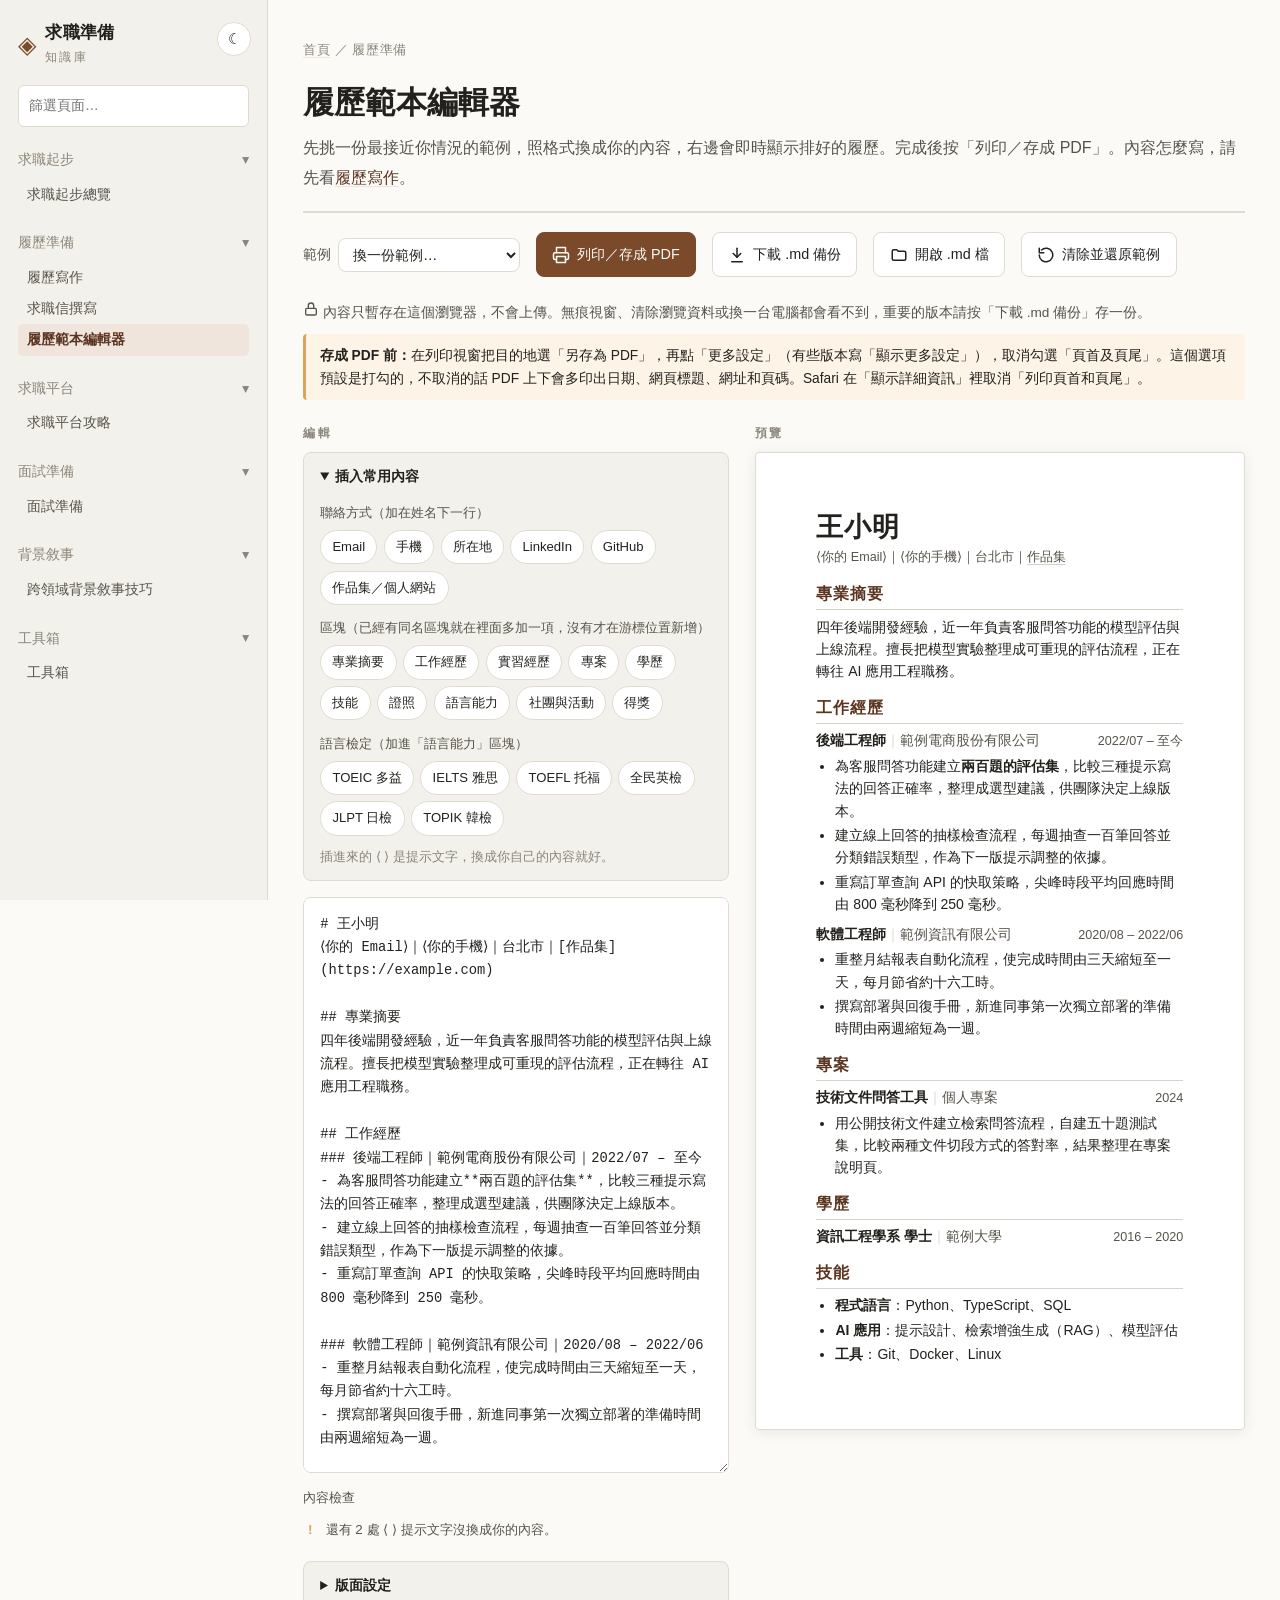
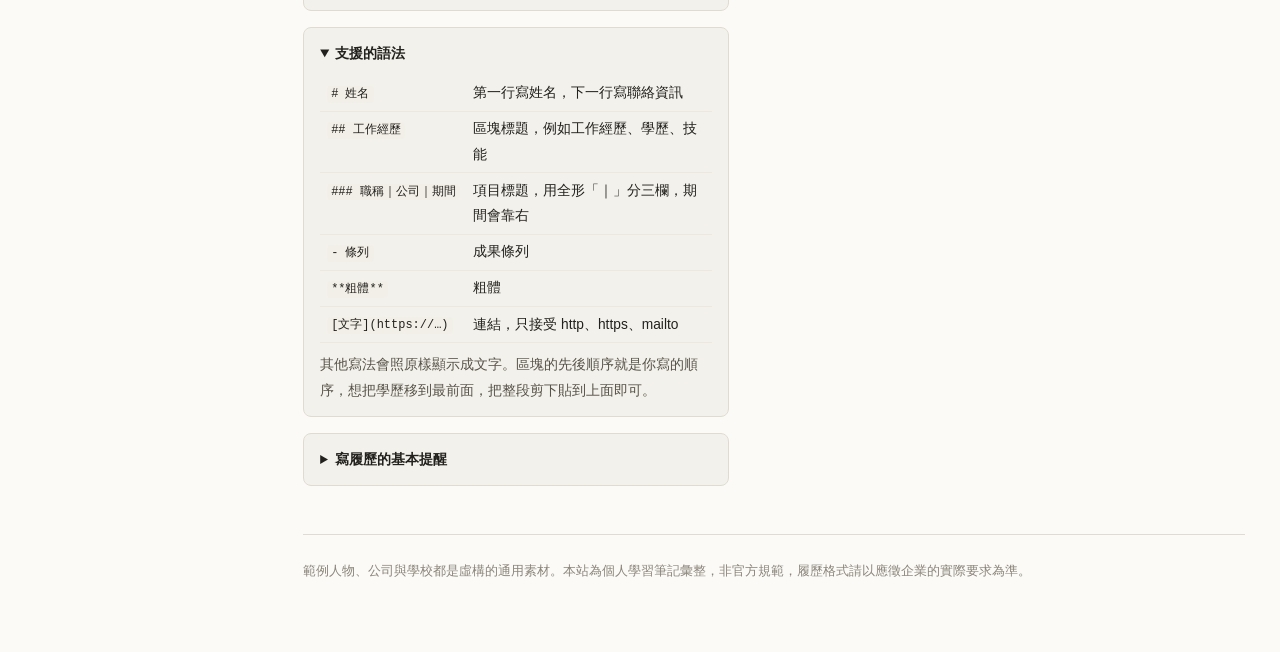
==== commit 7663edcf: "履歷範本編輯器：同名區塊只保留一個，再點一次改成加項目或條列；新增語言檢定按鈕 - 工作經歷、實習、專案、學歷、社團：區塊已存在時在尾端加一個「### 項目＋條列」 - 技能、證照、語言能力、得獎：區" ====
--- a/resume-builder.html
+++ b/resume-builder.html
@@ -94,7 +94,7 @@
 <button type="button" class="rb-chip" data-contact="[github.com/⟨帳號⟩](https://github.com/⟨帳號⟩)">GitHub</button>
 <button type="button" class="rb-chip" data-contact="[⟨作品集網址⟩](https://⟨作品集網址⟩)">作品集／個人網站</button>
 </div>
-<p class="rb-chip-label">區塊（插在游標所在位置）</p>
+<p class="rb-chip-label">區塊（已經有同名區塊就在裡面多加一項，沒有才在游標位置新增）</p>
 <div class="rb-chips" id="rb-chips-block">
 <button type="button" class="rb-chip" data-block="summary">專業摘要</button>
 <button type="button" class="rb-chip" data-block="work">工作經歷</button>
@@ -106,6 +106,15 @@
 <button type="button" class="rb-chip" data-block="lang">語言能力</button>
 <button type="button" class="rb-chip" data-block="club">社團與活動</button>
 <button type="button" class="rb-chip" data-block="award">得獎</button>
+</div>
+<p class="rb-chip-label">語言檢定（加進「語言能力」區塊）</p>
+<div class="rb-chips" id="rb-chips-lang">
+<button type="button" class="rb-chip" data-lang="toeic">TOEIC 多益</button>
+<button type="button" class="rb-chip" data-lang="ielts">IELTS 雅思</button>
+<button type="button" class="rb-chip" data-lang="toefl">TOEFL 托福</button>
+<button type="button" class="rb-chip" data-lang="gept">全民英檢</button>
+<button type="button" class="rb-chip" data-lang="jlpt">JLPT 日檢</button>
+<button type="button" class="rb-chip" data-lang="topik">TOPIK 韓檢</button>
 </div>
 <p class="rb-hint">插進來的 ⟨ ⟩ 是提示文字，換成你自己的內容就好。</p>
 </details>
--- a/assets/style.css
+++ b/assets/style.css
@@ -100,8 +100,8 @@
 }
 .navsec { margin-top: 1.4rem; }
 .navsec h2 {
-  font-size: .72rem; letter-spacing: .22em; color: var(--ink-faint);
-  font-weight: 600; margin: 0 0 .5rem; text-transform: none;
+  font-size: .9rem; line-height: 1.5; color: var(--ink-faint);
+  font-weight: 400; margin: 0 0 .5rem; text-transform: none;
 }
 .navsec ul { list-style: none; margin: 0; padding: 0; }
 .navsec li { margin: 0; }
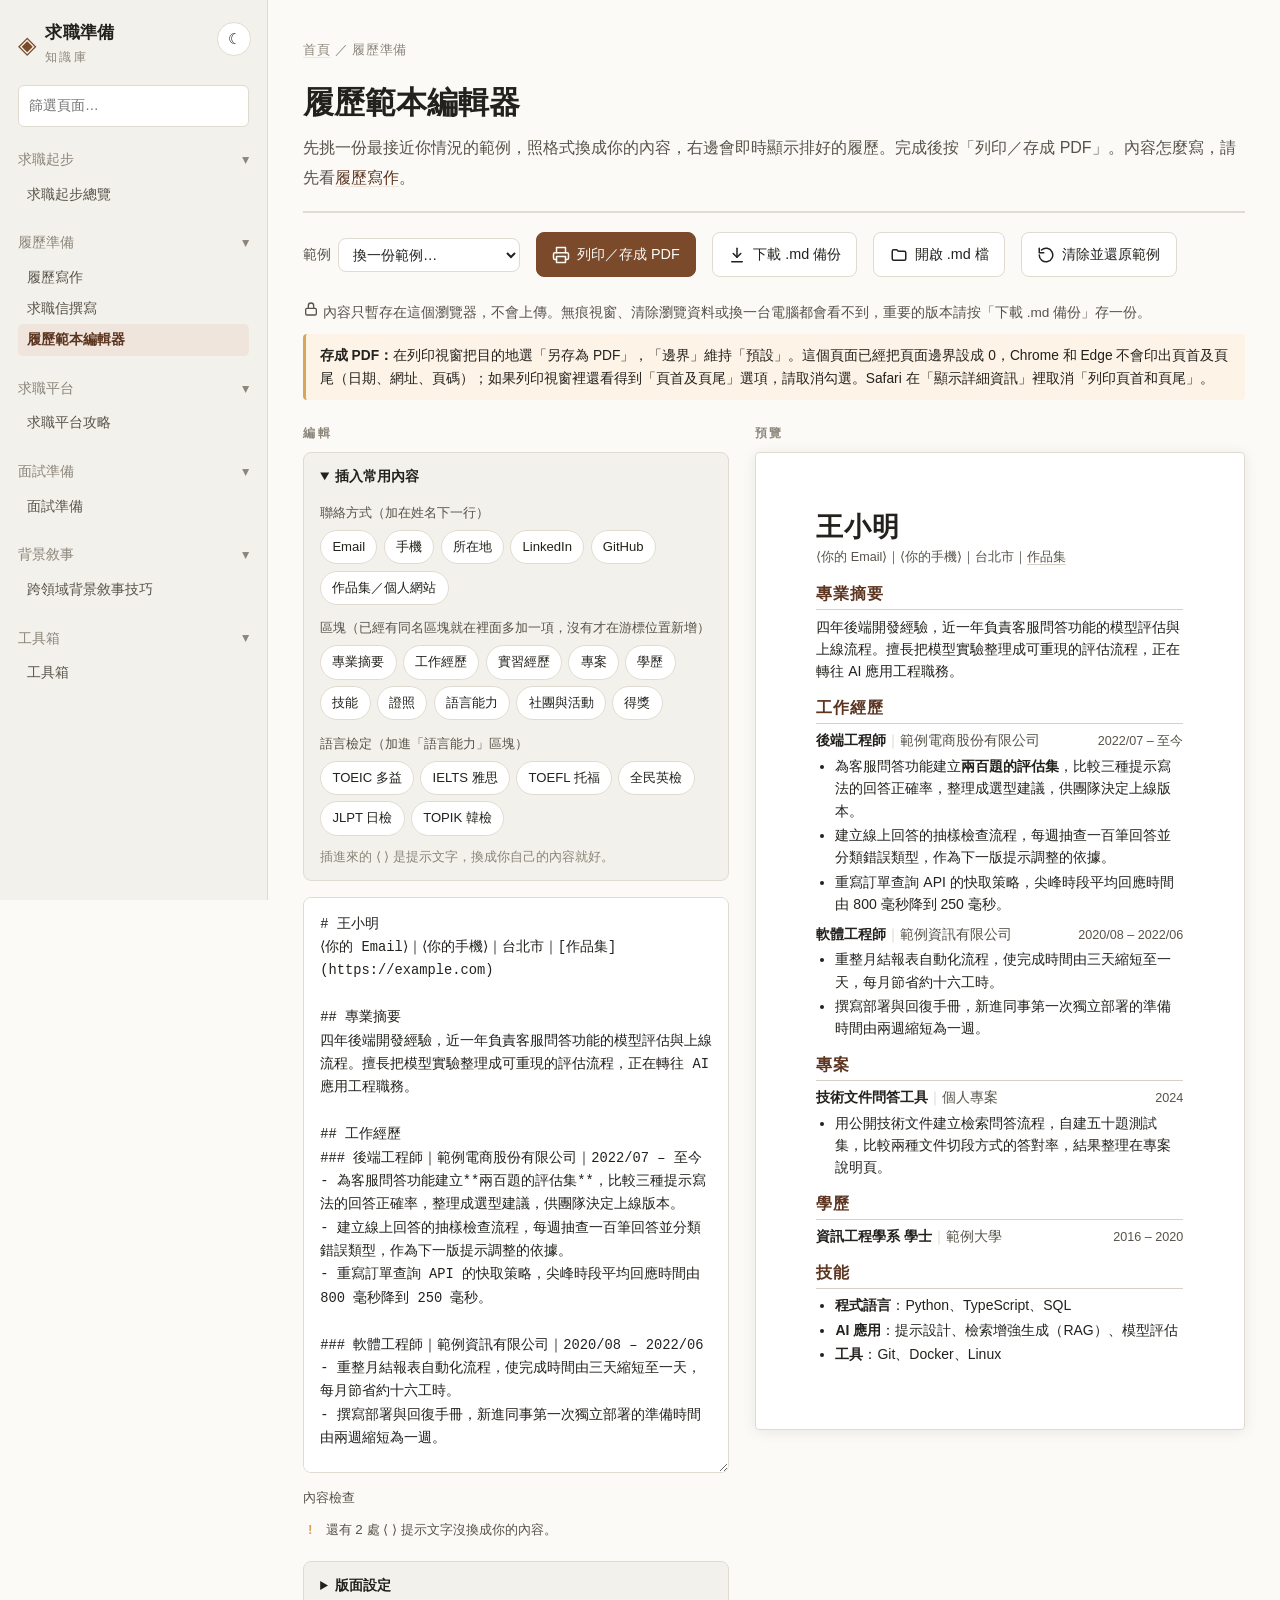
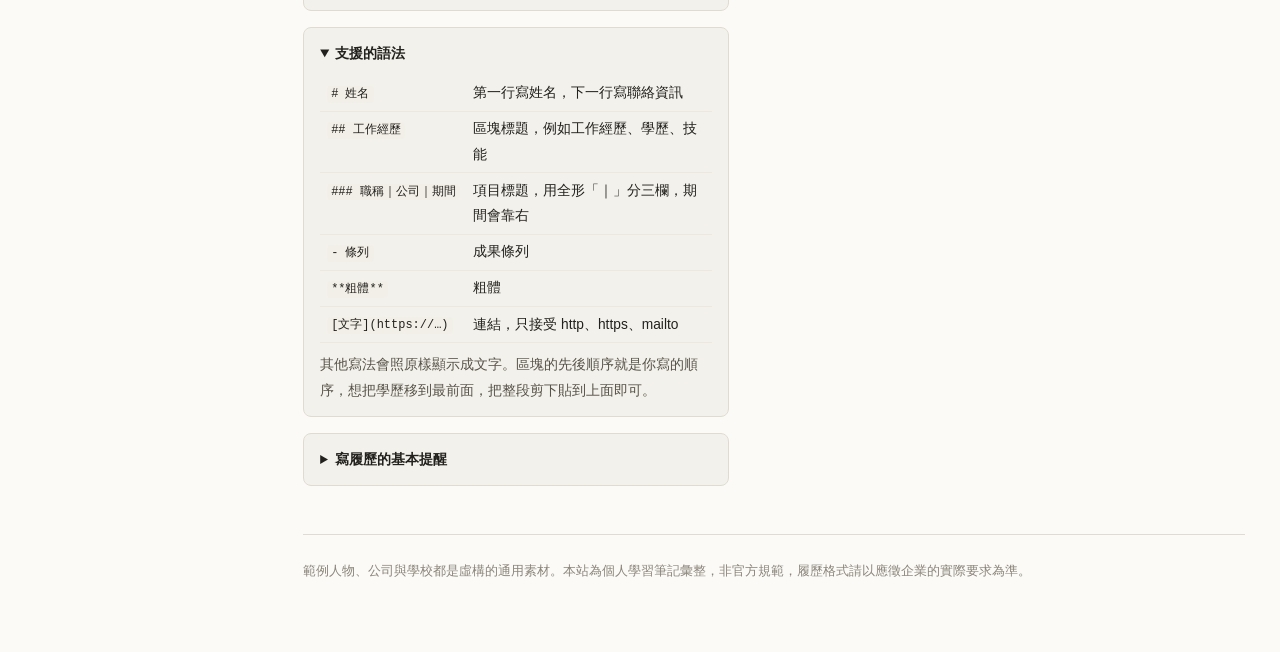
==== commit 058e008a: "履歷範本編輯器：列印時 @page 邊界設為 0，PDF 不再被印上頁首及頁尾 瀏覽器列印視窗的「頁首及頁尾」預設打勾，PDF 上下會多出日期、網址與頁碼，看起來像存下整個網頁。 改成 @page m" ====
--- a/resume-builder.html
+++ b/resume-builder.html
@@ -76,7 +76,7 @@
 <p class="rb-privacy">
 <svg aria-hidden="true" viewBox="0 0 24 24" width="16" height="16" fill="none" stroke="currentColor" stroke-width="2" stroke-linecap="round" stroke-linejoin="round"><rect x="4" y="11" width="16" height="10" rx="2"/><path d="M8 11V7a4 4 0 0 1 8 0v4"/></svg>
 內容只暫存在這個瀏覽器，不會上傳。無痕視窗、清除瀏覽資料或換一台電腦都會看不到，重要的版本請按「下載 .md 備份」存一份。<span id="rb-status" role="status"></span></p>
-<p class="rb-printtip"><strong>存成 PDF 前：</strong>在列印視窗把目的地選「另存為 PDF」，再點「更多設定」（有些版本寫「顯示更多設定」），取消勾選「頁首及頁尾」。這個選項預設是打勾的，不取消的話 PDF 上下會多印出日期、網頁標題、網址和頁碼。Safari 在「顯示詳細資訊」裡取消「列印頁首和頁尾」。</p>
+<p class="rb-printtip"><strong>存成 PDF：</strong>在列印視窗把目的地選「另存為 PDF」，「邊界」維持「預設」。這個頁面已經把頁面邊界設成 0，Chrome 和 Edge 不會印出頁首及頁尾（日期、網址、頁碼）；如果列印視窗裡還看得到「頁首及頁尾」選項，請取消勾選。Safari 在「顯示詳細資訊」裡取消「列印頁首和頁尾」。</p>
 </div>
 
 <div class="rb-grid">
@@ -189,7 +189,7 @@
 <label for="rb-set-mh">左右邊界 <output id="rb-out-mh"></output></label>
 <input type="range" id="rb-set-mh" data-key="mh" min="8" max="25" step="1">
 </div>
-<p class="rb-hint">字體只用電腦裡已經有的字型，沒有安裝的會自動換成相近的字型。邊界會套用到印出來的 PDF，列印視窗的「邊界」維持「預設」就好。<button type="button" class="rb-linkbtn" id="rb-settings-reset">還原預設版面</button></p>
+<p class="rb-hint">字體只用電腦裡已經有的字型，沒有安裝的會自動換成相近的字型。邊界會套用到印出來的 PDF 每一頁，列印視窗的「邊界」維持「預設」就好。<button type="button" class="rb-linkbtn" id="rb-settings-reset">還原預設版面</button></p>
 </details>
 
 <details class="rb-help" open>
@@ -231,12 +231,11 @@
 </div>
 
 <dialog class="rb-dialog" id="rb-print-dialog" aria-labelledby="rb-dialog-title">
-<h2 id="rb-dialog-title">存成 PDF 前，先關掉頁首及頁尾</h2>
+<h2 id="rb-dialog-title">存成 PDF 前確認三件事</h2>
 <ol>
 <li>目的地選「另存為 PDF」。</li>
-<li>點「更多設定」（有些版本寫「顯示更多設定」）。</li>
-<li>取消勾選「頁首及頁尾」。它預設是打勾的，不取消的話 PDF 上下會多出日期、網頁標題、網址和頁碼。</li>
 <li>「邊界」維持「預設」、「縮放」維持 100%，版面設定裡的邊界才會照著印。</li>
+<li>這個頁面不會印出頁首及頁尾。如果點「更多設定」後還看得到「頁首及頁尾」，請取消勾選。</li>
 </ol>
 <p class="rb-hint">Safari：在「顯示詳細資訊」裡取消「列印頁首和頁尾」。PDF 檔名會自動用「姓名_履歷」。</p>
 <label class="rb-dialog-check"><input type="checkbox" id="rb-print-mute"> 這個瀏覽器以後不用再提醒</label>
--- a/assets/resume-builder.css
+++ b/assets/resume-builder.css
@@ -184,7 +184,9 @@
 }
 
 /* ---------- 列印：只印預覽區 ---------- */
-@page { size: A4; margin: 15mm 16mm; }
+/* @page 邊界設為 0：瀏覽器沒有空間印頁首及頁尾（日期、網址、頁碼），Chrome 也會隱藏該選項。
+   實際邊界改由紙張內距提供，box-decoration-break: clone 讓每一頁都保留上下內距。 */
+@page { size: A4; margin: 0; }
 @media print {
   .rb-intro, .rb-toolbar, .rb-notes, .rb-editor, .rb-preview > h2, .rb-dialog,
   .rb-page .foot { display: none !important; }
@@ -193,7 +195,9 @@
   .rb-grid { display: block; }
   .rb-preview { position: static; }
   .rb-paper {
-    border: 0; border-radius: 0; box-shadow: none; padding: 0;
+    border: 0; border-radius: 0; box-shadow: none;
+    padding: var(--rb-mv, 15mm) var(--rb-mh, 16mm);
+    -webkit-box-decoration-break: clone; box-decoration-break: clone;
     max-width: none; min-height: 0;
   }
   .rb-paper a { border-bottom: 0; color: inherit; }
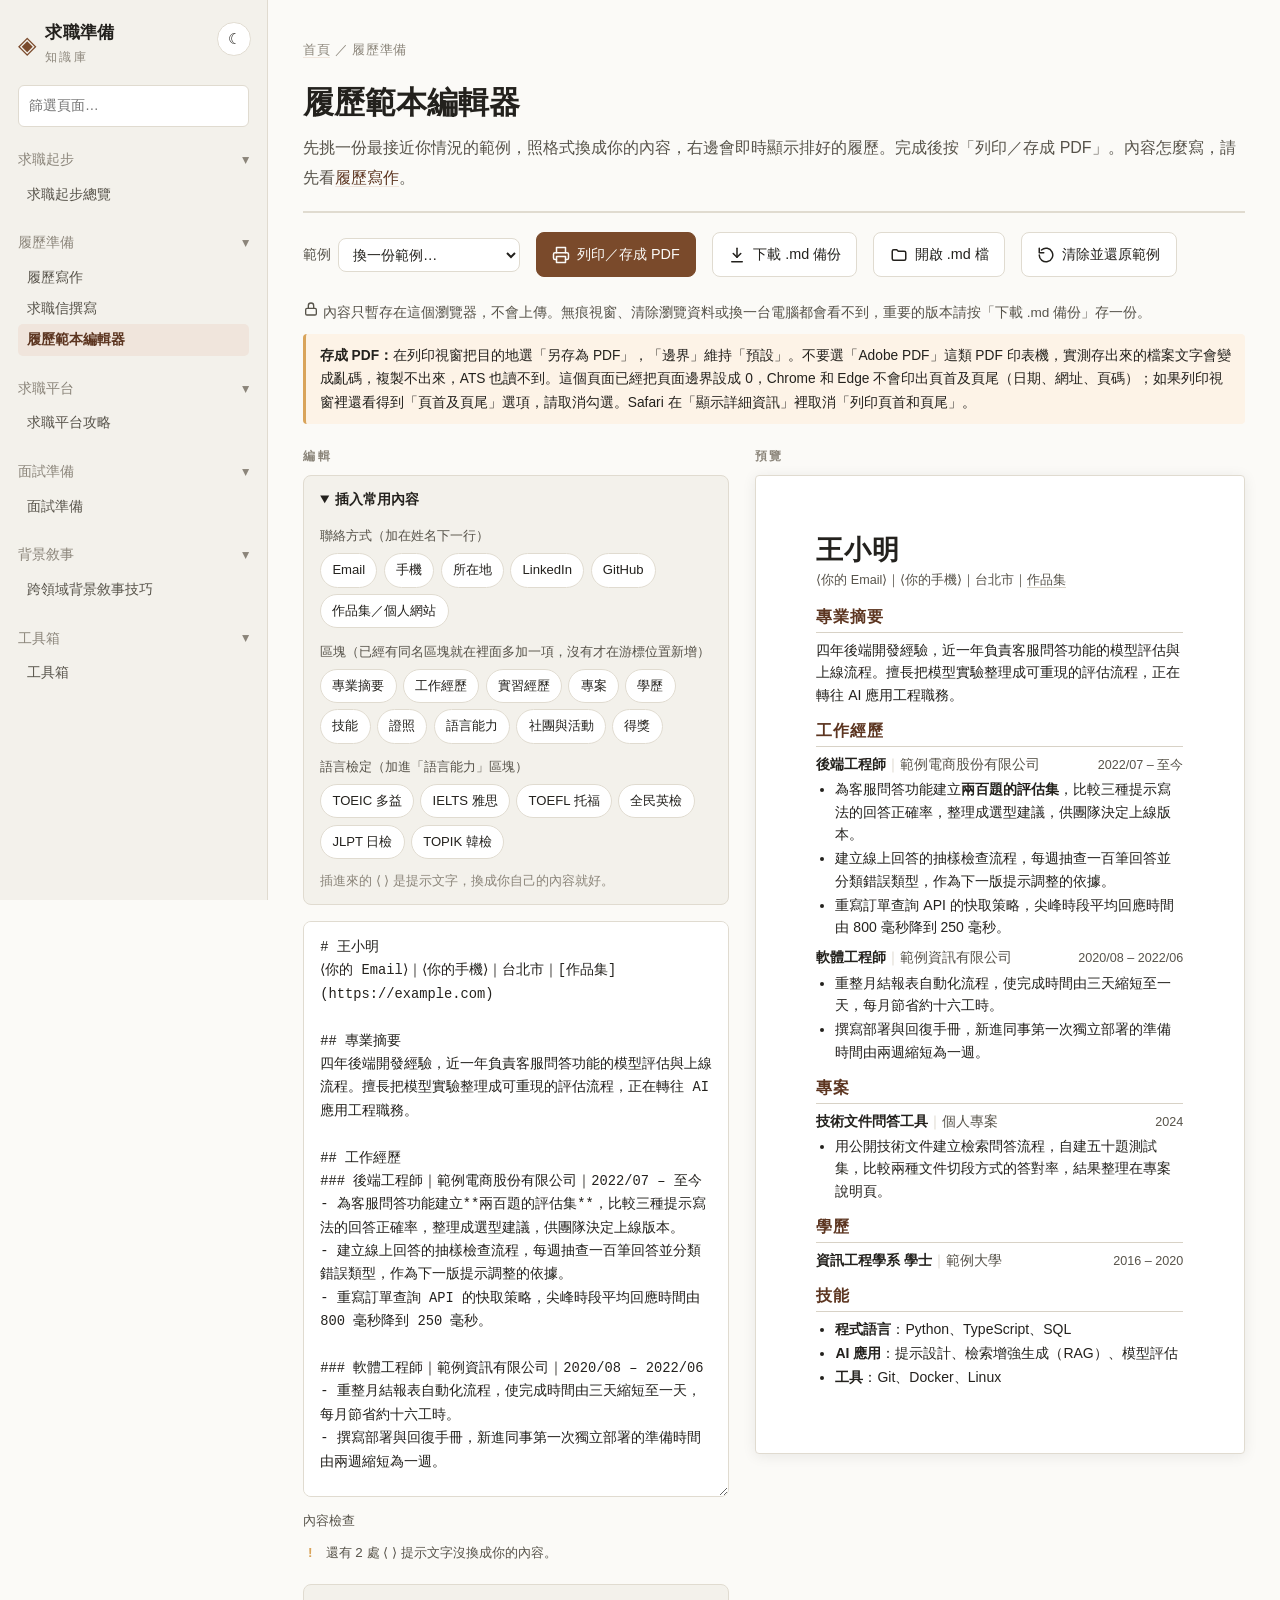
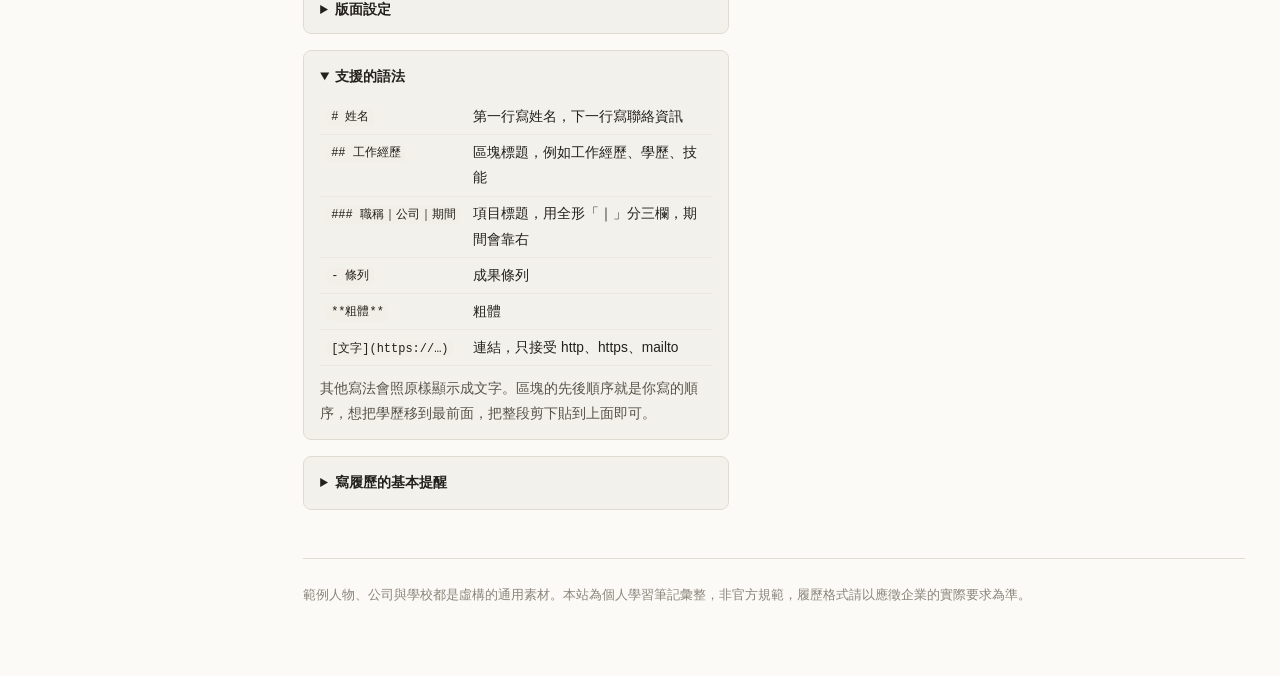
==== commit 3cf6395e: "履歷範本編輯器：列印時隱藏履歷以外的所有元素，擋掉擴充功能塞進頁面的圖示；提醒不要用 PDF 印表機 - 使用者存出的 PDF 第二頁左上角出現粉紅色 RSS 圖示：是瀏覽器擴充功能插進頁面的浮動按鈕" ====
--- a/resume-builder.html
+++ b/resume-builder.html
@@ -76,7 +76,7 @@
 <p class="rb-privacy">
 <svg aria-hidden="true" viewBox="0 0 24 24" width="16" height="16" fill="none" stroke="currentColor" stroke-width="2" stroke-linecap="round" stroke-linejoin="round"><rect x="4" y="11" width="16" height="10" rx="2"/><path d="M8 11V7a4 4 0 0 1 8 0v4"/></svg>
 內容只暫存在這個瀏覽器，不會上傳。無痕視窗、清除瀏覽資料或換一台電腦都會看不到，重要的版本請按「下載 .md 備份」存一份。<span id="rb-status" role="status"></span></p>
-<p class="rb-printtip"><strong>存成 PDF：</strong>在列印視窗把目的地選「另存為 PDF」，「邊界」維持「預設」。這個頁面已經把頁面邊界設成 0，Chrome 和 Edge 不會印出頁首及頁尾（日期、網址、頁碼）；如果列印視窗裡還看得到「頁首及頁尾」選項，請取消勾選。Safari 在「顯示詳細資訊」裡取消「列印頁首和頁尾」。</p>
+<p class="rb-printtip"><strong>存成 PDF：</strong>在列印視窗把目的地選「另存為 PDF」，「邊界」維持「預設」。不要選「Adobe PDF」這類 PDF 印表機，實測存出來的檔案文字會變成亂碼，複製不出來，ATS 也讀不到。這個頁面已經把頁面邊界設成 0，Chrome 和 Edge 不會印出頁首及頁尾（日期、網址、頁碼）；如果列印視窗裡還看得到「頁首及頁尾」選項，請取消勾選。Safari 在「顯示詳細資訊」裡取消「列印頁首和頁尾」。</p>
 </div>
 
 <div class="rb-grid">
@@ -233,7 +233,7 @@
 <dialog class="rb-dialog" id="rb-print-dialog" aria-labelledby="rb-dialog-title">
 <h2 id="rb-dialog-title">存成 PDF 前確認三件事</h2>
 <ol>
-<li>目的地選「另存為 PDF」。</li>
+<li>目的地選「另存為 PDF」。不要選「Adobe PDF」這類 PDF 印表機，實測存出來的檔案文字會變成亂碼，ATS 讀不到。</li>
 <li>「邊界」維持「預設」、「縮放」維持 100%，版面設定裡的邊界才會照著印。</li>
 <li>這個頁面不會印出頁首及頁尾。如果點「更多設定」後還看得到「頁首及頁尾」，請取消勾選。</li>
 </ol>
--- a/assets/resume-builder.css
+++ b/assets/resume-builder.css
@@ -188,6 +188,9 @@
    實際邊界改由紙張內距提供，box-decoration-break: clone 讓每一頁都保留上下內距。 */
 @page { size: A4; margin: 0; }
 @media print {
+  /* 只印履歷：body 底下除了 .rb-wrap 以外全部隱藏，連瀏覽器擴充功能塞進頁面的
+     浮動按鈕（例如 RSS 擴充功能的圖示）也一起藏掉；掛在 <html> 底下的同理 */
+  html > :not(head):not(body), body.rb-page > :not(.rb-wrap) { display: none !important; }
   .rb-intro, .rb-toolbar, .rb-notes, .rb-editor, .rb-preview > h2, .rb-dialog,
   .rb-page .foot { display: none !important; }
   html, body.rb-page { background: #fff; }
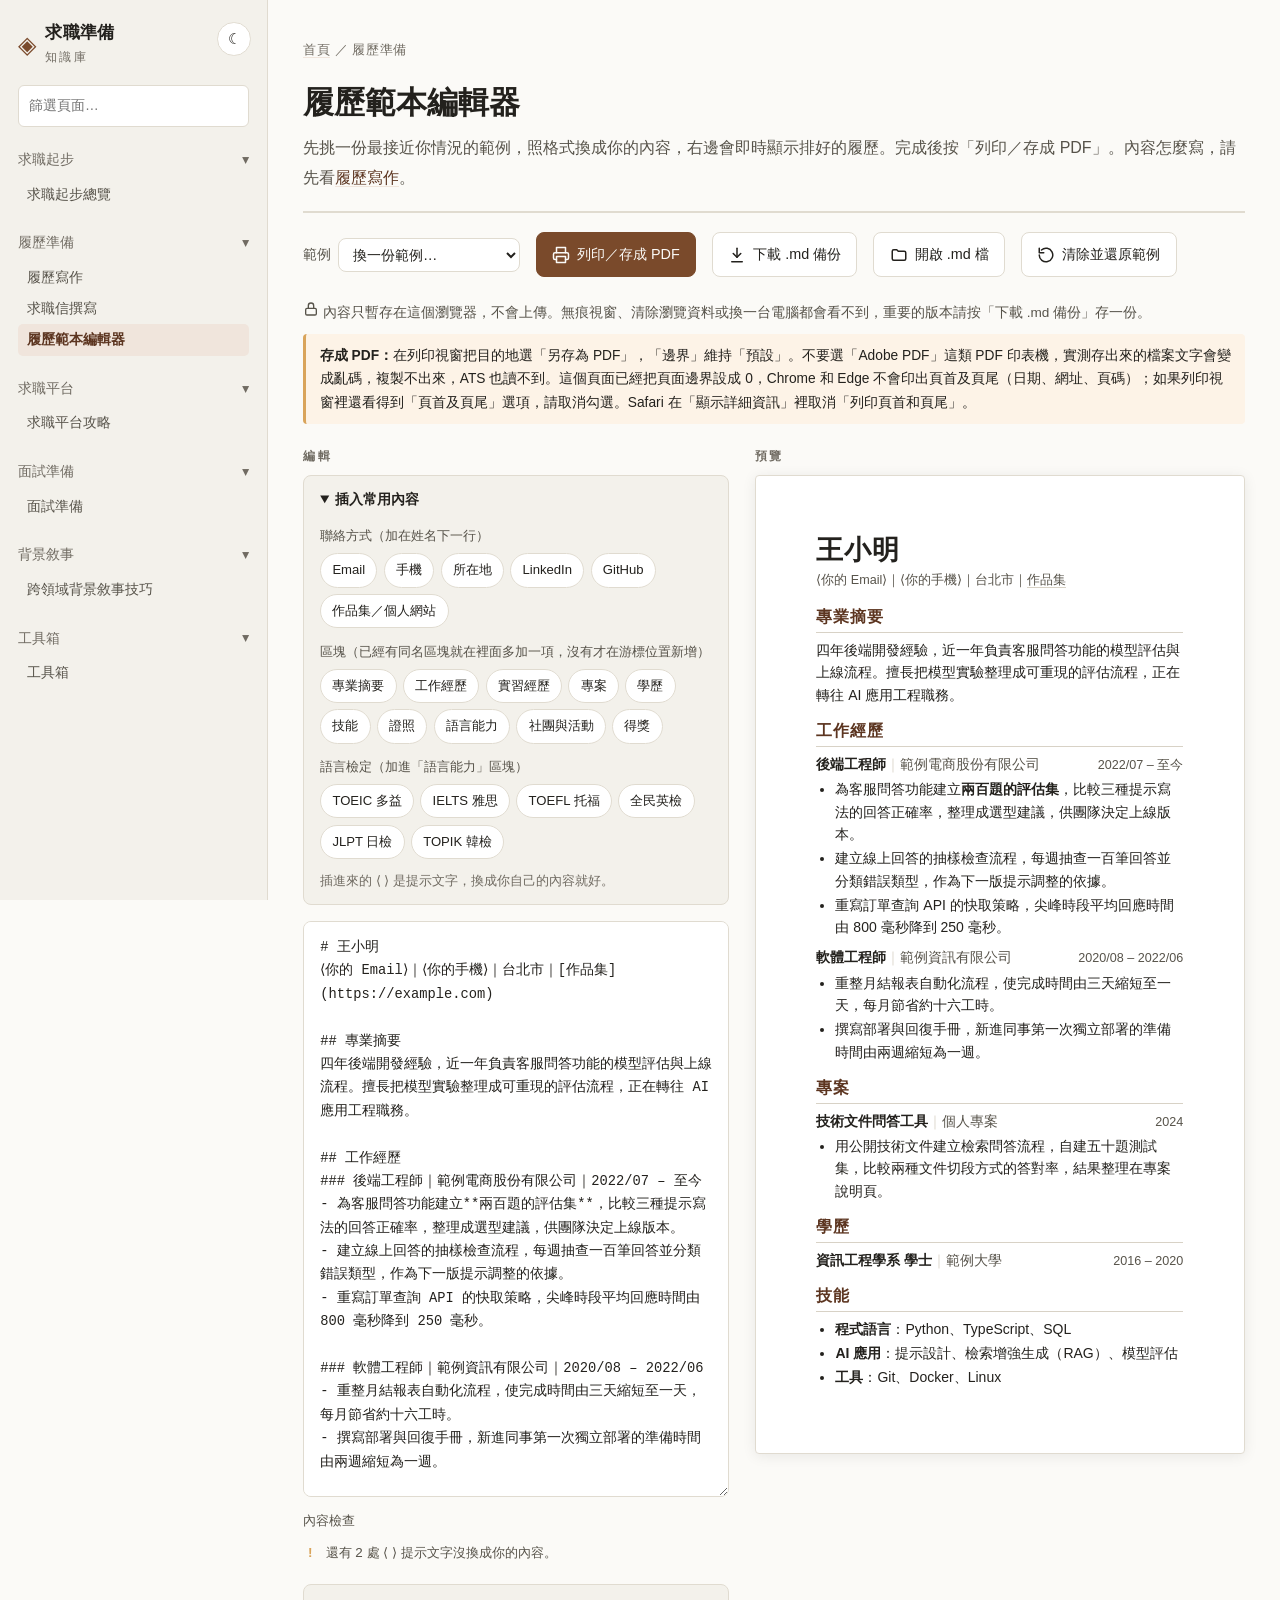
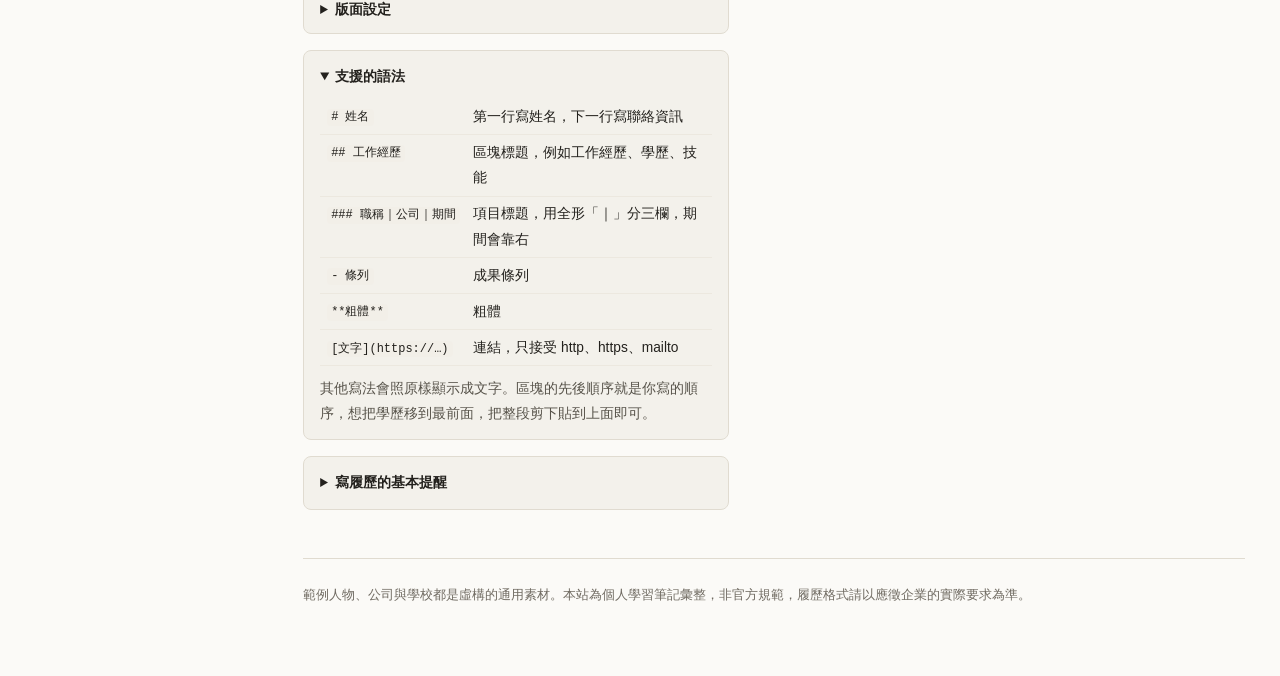
==== commit 17081c23: "全站健檢 2026-10：修連結、手機溢出、對比與標題層級，新增檢查腳本與報告 - scripts/site_health.py：連結（內部、外部）、375px 手機溢出、無障礙（lang、alt、 " ====
--- a/resume-builder.html
+++ b/resume-builder.html
@@ -28,13 +28,13 @@
 <li><a href="pages/platforms.html" data-title="求職平台攻略" data-slug="platforms" data-updated="1788583110">求職平台攻略</a></li>
 </ul></div>
 <div class="navsec"><h2>面試準備</h2><ul>
-<li><a href="pages/interview-prep.html" data-title="面試準備" data-slug="interview-prep" data-updated="1790261547">面試準備</a></li>
+<li><a href="pages/interview-prep.html" data-title="面試準備" data-slug="interview-prep" data-updated="1790494388">面試準備</a></li>
 </ul></div>
 <div class="navsec"><h2>背景敘事</h2><ul>
 <li><a href="pages/cross-domain-narrative.html" data-title="跨領域背景敘事技巧" data-slug="cross-domain-narrative" data-updated="1790261531">跨領域背景敘事技巧</a></li>
 </ul></div>
 <div class="navsec"><h2>工具箱</h2><ul>
-<li><a href="pages/toolbox.html" data-title="工具箱" data-slug="toolbox" data-updated="1790261531">工具箱</a></li>
+<li><a href="pages/toolbox.html" data-title="工具箱" data-slug="toolbox" data-updated="1790494388">工具箱</a></li>
 </ul></div>
 </nav>
 <!-- NAV:END -->
--- a/assets/style.css
+++ b/assets/style.css
@@ -6,7 +6,7 @@
   --panel: #ffffff;
   --ink: #23211d;
   --ink-soft: #57534a;
-  --ink-faint: #8b857a;
+  --ink-faint: #706b62;
   --rule: #e0dbd0;
   --rule-soft: #ece8df;
   --accent: #7a4a2b;
@@ -15,8 +15,10 @@
   --mark: #f6e7a8;
   --warn-bg: #fdf3e7;
   --warn-rule: #d9a45b;
+  --warn-ink: #916222;
   --ok-bg: #eef5ec;
   --ok-rule: #7fa06f;
+  --ok-ink: #58734c;
   --code-bg: #f2efe8;
   --nav-w: 268px;
   --toc-w: 220px;
@@ -32,28 +34,30 @@
     --panel: #1c1b18;
     --ink: #e8e4dc;
     --ink-soft: #b3ada1;
-    --ink-faint: #857f74;
+    --ink-faint: #8f8a7f;
     --rule: #34322d;
     --rule-soft: #2a2926;
     --accent: #d9a173;
     --accent-soft: #2e2620;
     --accent-ink: #e8bd94;
-    --mark: #5a4c1e;
+    --mark: #4b3f19;
     --warn-bg: #2c231a;
     --warn-rule: #a8763a;
+    --warn-ink: #b98240;
     --ok-bg: #1e2a1e;
     --ok-rule: #5f7a52;
+    --ok-ink: #779866;
     --code-bg: #232220;
   }
 }
 
 :root[data-theme="dark"] {
   --bg: #161513; --bg-soft: #1e1d1a; --panel: #1c1b18;
-  --ink: #e8e4dc; --ink-soft: #b3ada1; --ink-faint: #857f74;
+  --ink: #e8e4dc; --ink-soft: #b3ada1; --ink-faint: #8f8a7f;
   --rule: #34322d; --rule-soft: #2a2926;
   --accent: #d9a173; --accent-soft: #2e2620; --accent-ink: #e8bd94;
-  --mark: #5a4c1e; --warn-bg: #2c231a; --warn-rule: #a8763a;
-  --ok-bg: #1e2a1e; --ok-rule: #5f7a52; --code-bg: #232220;
+  --mark: #4b3f19; --warn-bg: #2c231a; --warn-rule: #a8763a; --warn-ink: #b98240;
+  --ok-bg: #1e2a1e; --ok-rule: #5f7a52; --ok-ink: #779866; --code-bg: #232220;
 }
 
 * { box-sizing: border-box; }
@@ -75,7 +79,7 @@
 a:hover { border-bottom-color: var(--accent); }
 
 .skip {
-  position: absolute; left: -9999px; top: 0; background: var(--accent); color: #fff;
+  position: absolute; left: -9999px; top: 0; background: var(--accent); color: var(--panel);
   padding: .5rem 1rem; z-index: 200; border: 0;
 }
 .skip:focus { left: 0; }
@@ -146,6 +150,8 @@
 .crumb a { color: var(--ink-faint); }
 
 /* ---------- 內文排版 ---------- */
+/* 長網址、長的行內程式碼在窄螢幕上沒有斷點時，允許在字中換行，避免撐出水平捲軸 */
+.doc { overflow-wrap: break-word; }
 .doc h1 {
   font-family: var(--serif); font-size: 1.95rem; line-height: 1.4; margin: 0 0 .5rem;
   letter-spacing: .01em;
@@ -213,9 +219,9 @@
 .admonition > :last-child { margin-bottom: 0; }
 .admonition-title { font-weight: 700; margin: 0 0 .45rem; font-size: .9rem; letter-spacing: .03em; }
 .admonition.warning, .admonition.danger { background: var(--warn-bg); border-color: var(--warn-rule); }
-.admonition.warning .admonition-title, .admonition.danger .admonition-title { color: var(--warn-rule); }
+.admonition.warning .admonition-title, .admonition.danger .admonition-title { color: var(--warn-ink); }
 .admonition.tip, .admonition.note { background: var(--ok-bg); border-color: var(--ok-rule); }
-.admonition.tip .admonition-title, .admonition.note .admonition-title { color: var(--ok-rule); }
+.admonition.tip .admonition-title, .admonition.note .admonition-title { color: var(--ok-ink); }
 
 /* ---------- 檢查清單 ---------- */
 li.chk { list-style: none; margin-left: -1.3rem; }
